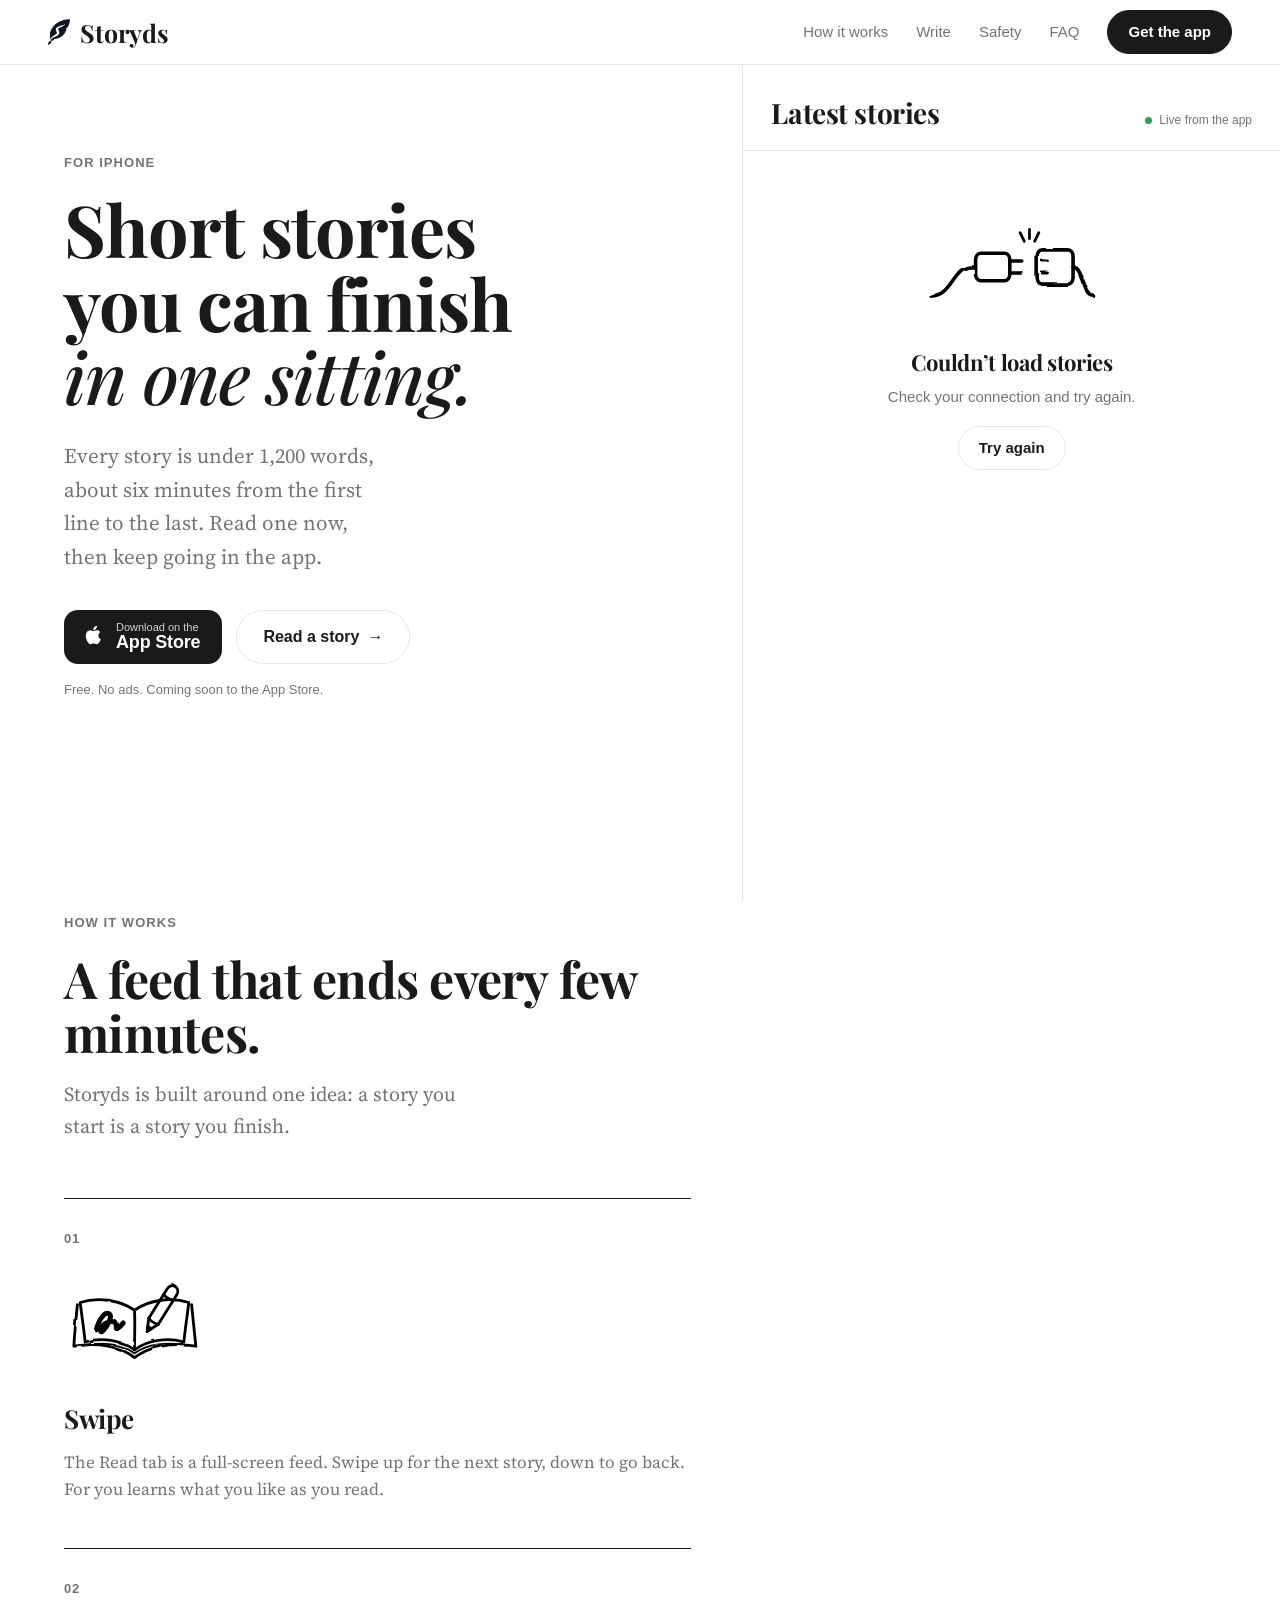
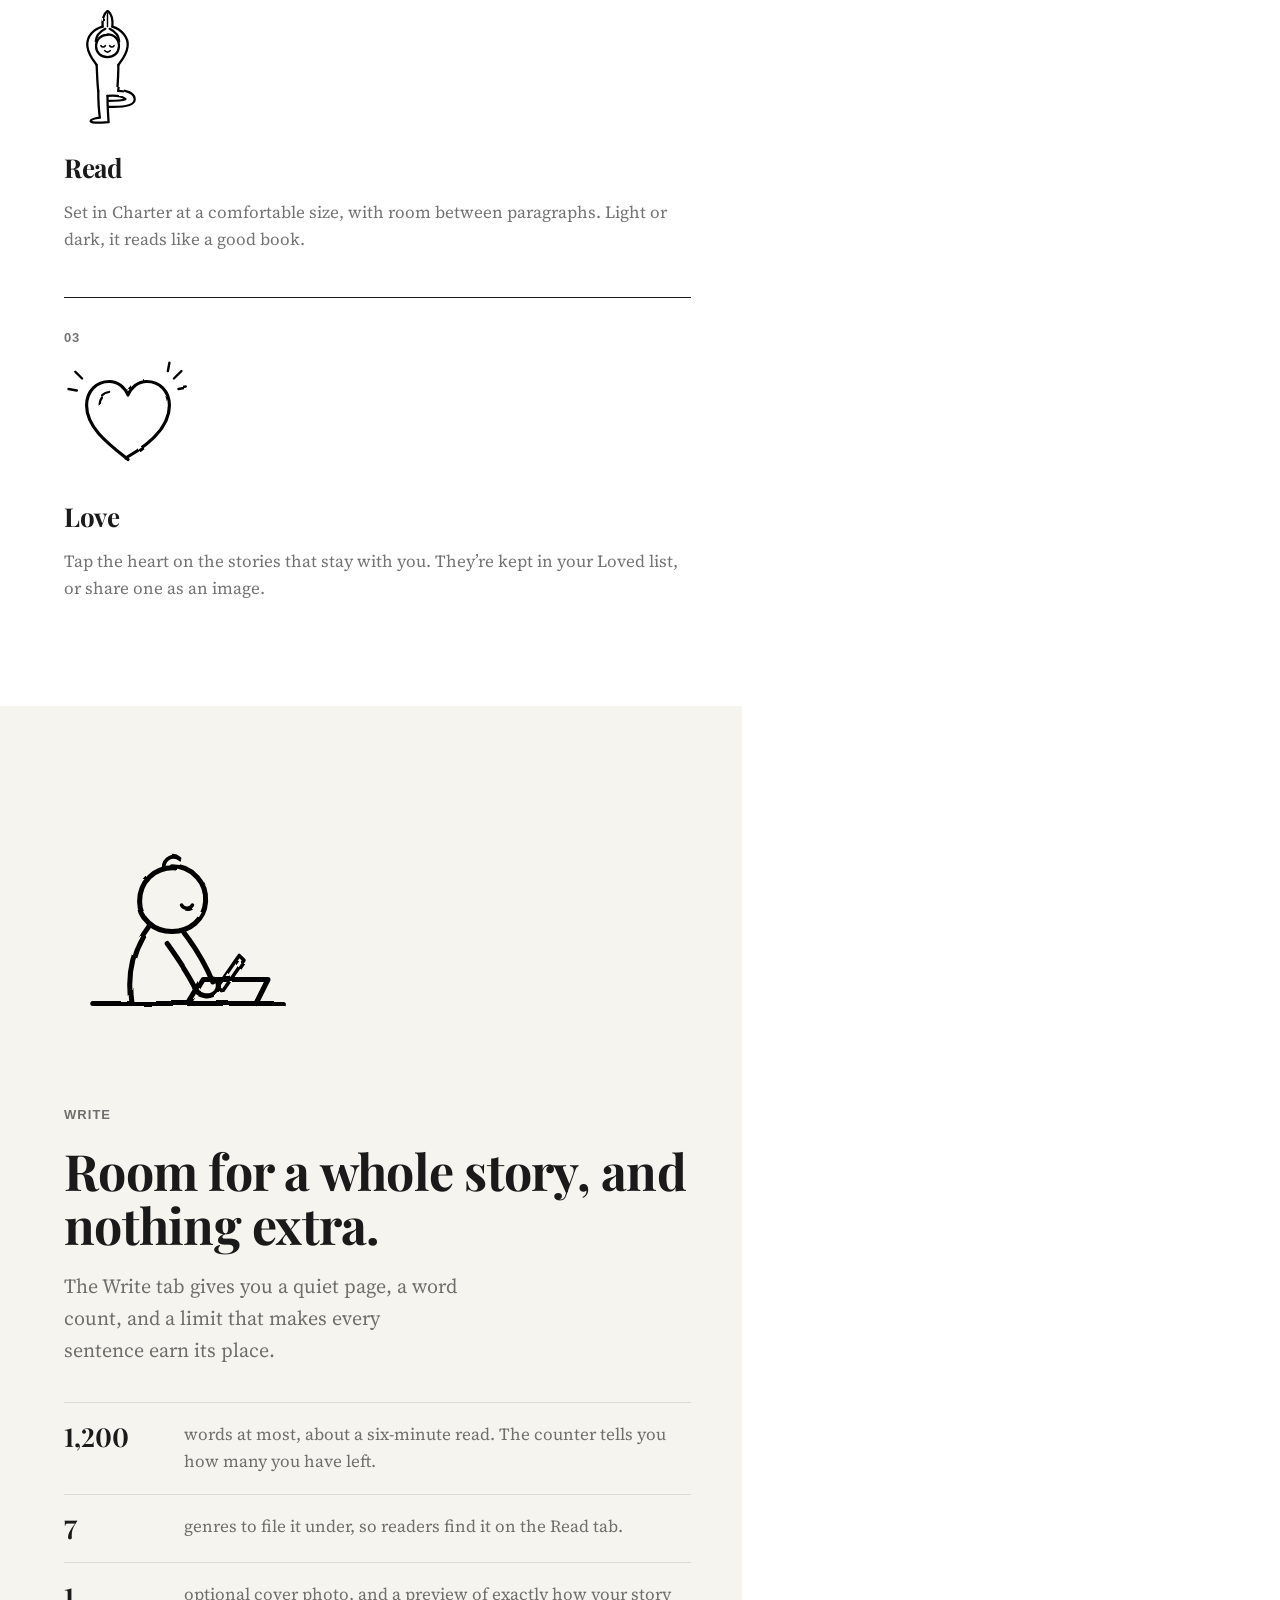
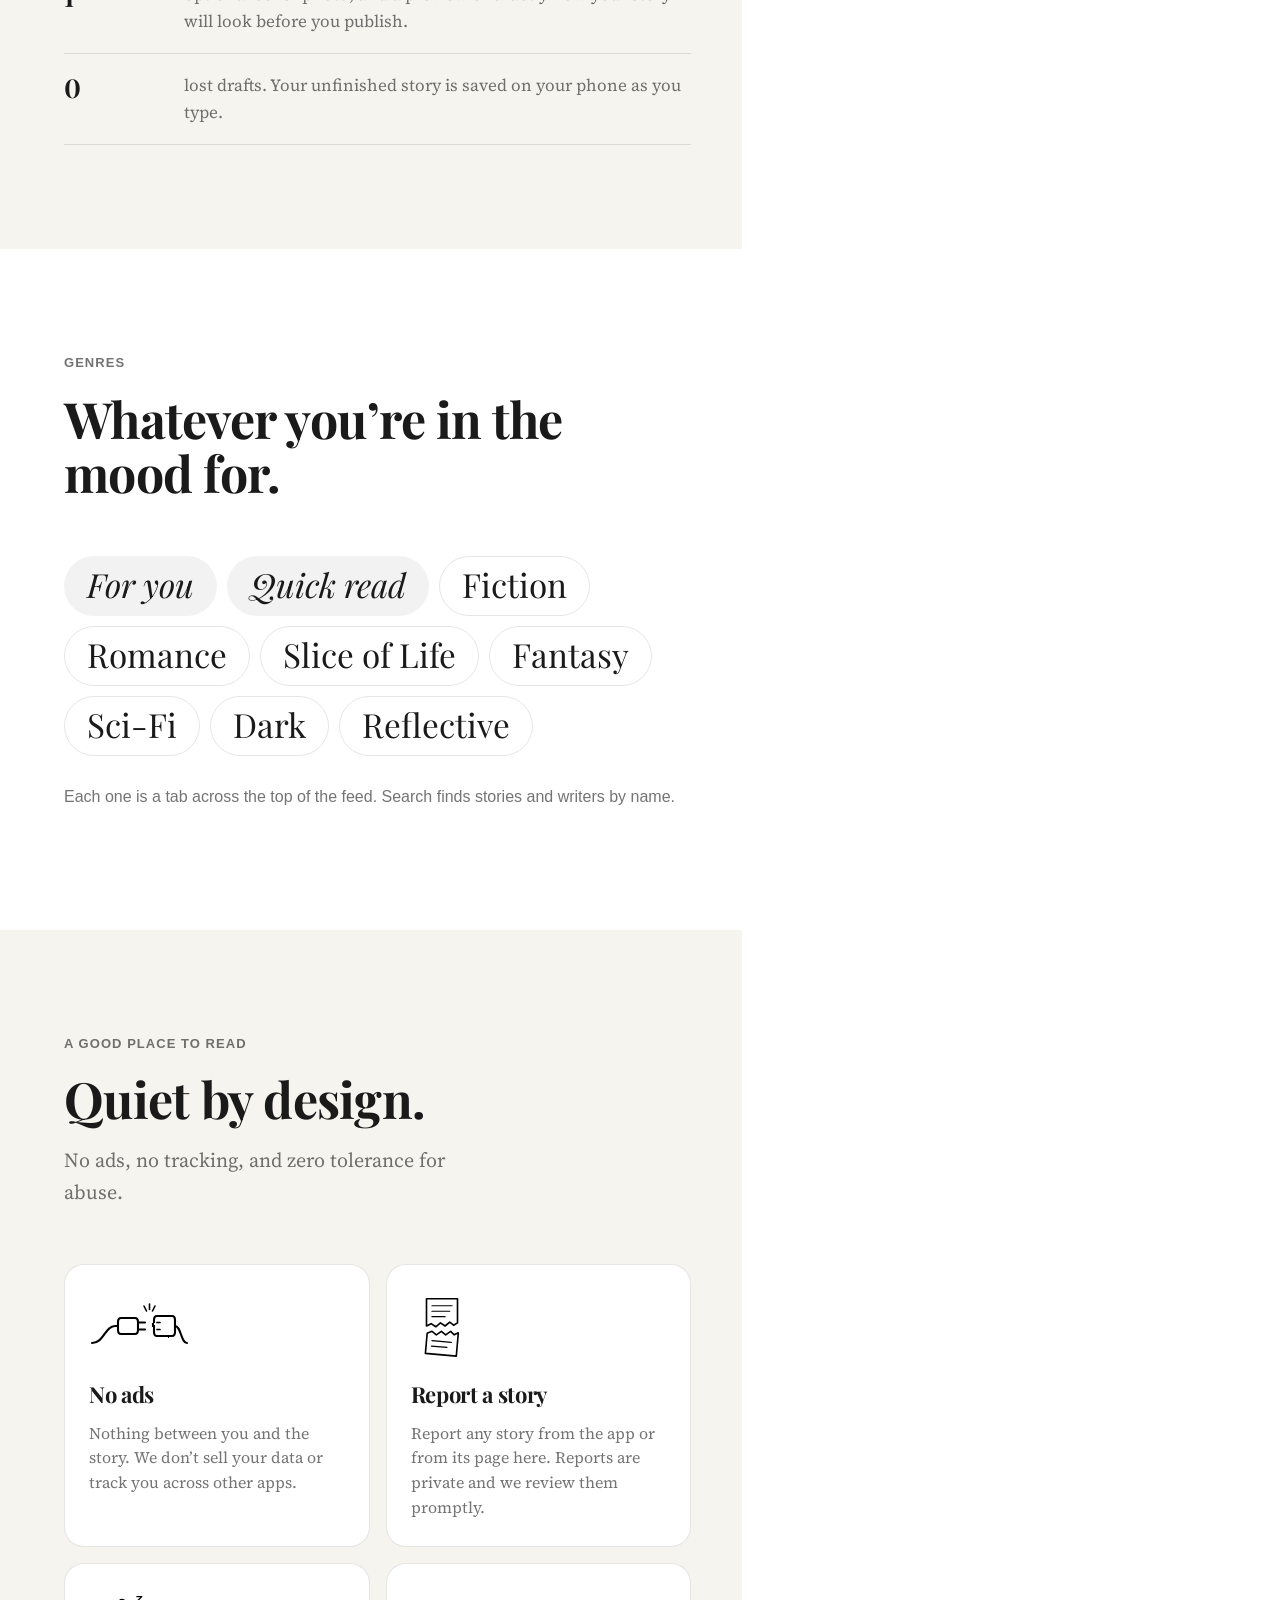
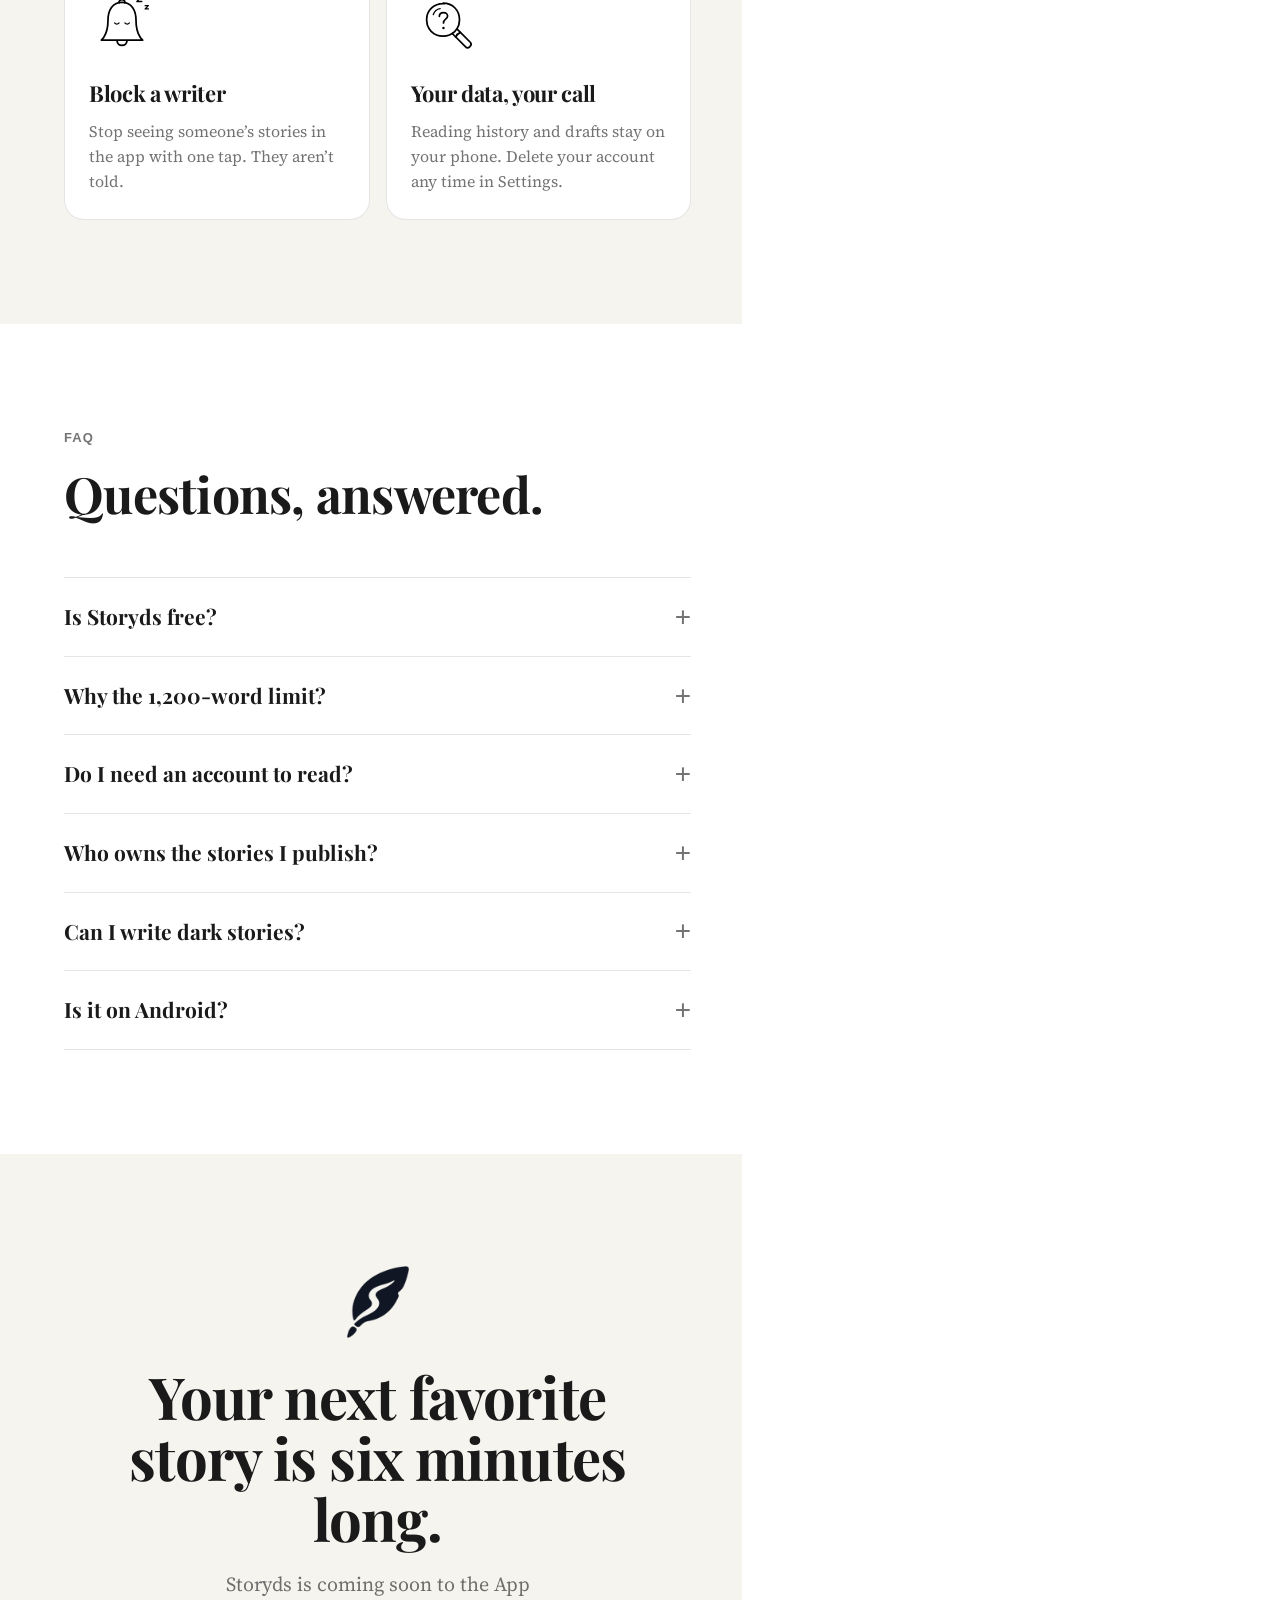
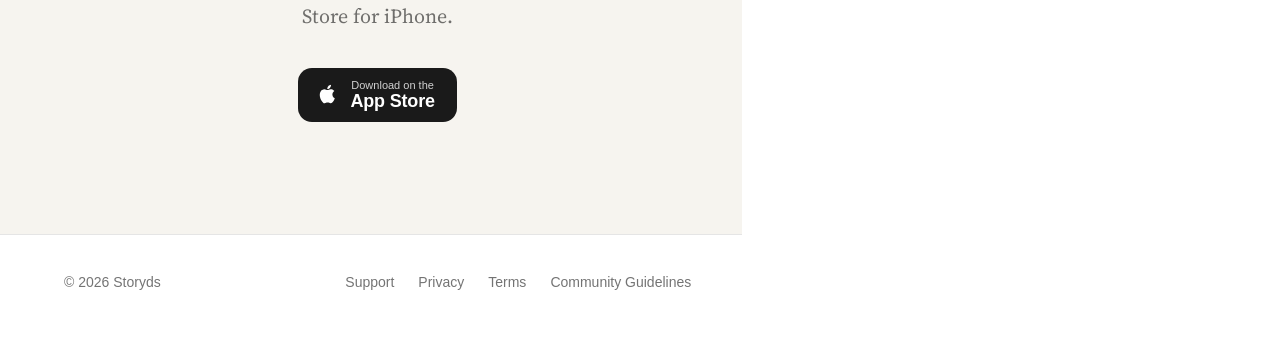
==== index.html @ 60c20053 "Version CSS/JS URLs so a deploy never pairs new HTML with cached styles Co-Authored-By: Claude Opus " ====
<!doctype html>
<html lang="en">
<head>
  <meta charset="utf-8">
  <meta name="viewport" content="width=device-width, initial-scale=1">
  <title>Storyds — Short stories you can finish in one sitting</title>
  <meta name="description" content="Storyds is an iPhone app for reading and writing short stories. Read the latest stories right here, every one under 1,200 words.">
  <meta name="theme-color" content="#ffffff" media="(prefers-color-scheme: light)">
  <meta name="theme-color" content="#171719" media="(prefers-color-scheme: dark)">
  <meta property="og:title" content="Storyds">
  <meta property="og:description" content="Short stories you can finish in one sitting.">
  <meta property="og:image" content="assets/wordmark-square.png">
  <meta property="og:type" content="website">
  <link rel="icon" type="image/png" href="assets/favicon.png">
  <link rel="apple-touch-icon" href="assets/apple-touch-icon.png">
  <link rel="preconnect" href="https://fonts.googleapis.com">
  <link rel="preconnect" href="https://fonts.gstatic.com" crossorigin>
  <link rel="preconnect" href="https://sdwhmsjtntwxvchxbtth.supabase.co" crossorigin>
  <link href="https://fonts.googleapis.com/css2?family=Playfair+Display:ital,wght@0,500;0,700;1,400;1,500&family=Source+Serif+4:opsz,wght@8..60,400;8..60,600&display=swap" rel="stylesheet">
  <link rel="stylesheet" href="styles.css?v=3">
</head>
<body class="home">
  <header class="site-header">
    <div class="wrap">
      <a class="brand" href="./" aria-label="Storyds home">
        <img src="assets/mark.png" alt="" width="22" height="26">
        <span>Storyds</span>
      </a>
      <nav class="nav" aria-label="Main">
        <a href="#how">How it works</a>
        <a href="#write">Write</a>
        <a href="#safety">Safety</a>
        <a href="#faq">FAQ</a>
        <a class="btn" href="#download">Get the app</a>
      </nav>
    </div>
  </header>

  <div class="layout">
    <!-- Left: about Storyds -->
    <main class="pitch">
      <section class="hero">
        <p class="eyebrow">For iPhone</p>
        <h1>Short stories you can finish <em>in one sitting.</em></h1>
        <p class="lede">Every story is under 1,200 words, about six minutes from the first line to the last. Read one now, then keep going in the app.</p>
        <div class="hero-actions">
          <a class="app-store" href="#download" aria-label="Download on the App Store">
            <svg viewBox="0 0 24 24" aria-hidden="true"><path d="M16.37 12.6c-.02-2.33 1.9-3.45 1.99-3.5-1.09-1.59-2.78-1.8-3.38-1.83-1.44-.15-2.81.85-3.54.85-.73 0-1.86-.83-3.06-.81-1.57.02-3.02.92-3.83 2.33-1.63 2.83-.42 7.02 1.17 9.31.78 1.12 1.7 2.38 2.91 2.34 1.17-.05 1.61-.76 3.02-.76 1.41 0 1.81.76 3.05.73 1.26-.02 2.06-1.14 2.83-2.27.89-1.3 1.26-2.56 1.28-2.62-.03-.01-2.45-.94-2.44-3.77zM14.05 5.76c.64-.78 1.08-1.86.96-2.94-.93.04-2.05.62-2.71 1.39-.6.69-1.12 1.79-.98 2.85 1.04.08 2.09-.53 2.73-1.3z"/></svg>
            <span><small>Download on the</small><strong>App Store</strong></span>
          </a>
          <a class="btn ghost lg read-now" href="#stories">Read a story <span class="arrow" aria-hidden="true">→</span></a>
        </div>
        <p class="hero-note">Free. No ads. Coming soon to the App Store.</p>
      </section>

      <section id="how">
        <div class="section-head reveal">
          <p class="eyebrow">How it works</p>
          <h2>A feed that ends every few minutes.</h2>
          <p>Storyds is built around one idea: a story you start is a story you finish.</p>
        </div>
        <div class="steps">
          <div class="step reveal">
            <span class="num">01</span>
            <img class="doodle" src="assets/illustrations/book-r.svg" alt="" width="141" height="120">
            <h3>Swipe</h3>
            <p>The Read tab is a full-screen feed. Swipe up for the next story, down to go back. For you learns what you like as you read.</p>
          </div>
          <div class="step reveal">
            <span class="num">02</span>
            <img class="doodle" src="assets/illustrations/yoga-r.svg" alt="" width="87" height="120">
            <h3>Read</h3>
            <p>Set in Charter at a comfortable size, with room between paragraphs. Light or dark, it reads like a good book.</p>
          </div>
          <div class="step reveal">
            <span class="num">03</span>
            <img class="doodle" src="assets/illustrations/LovedHeart.svg" alt="" width="128" height="120">
            <h3>Love</h3>
            <p>Tap the heart on the stories that stay with you. They’re kept in your Loved list, or share one as an image.</p>
          </div>
        </div>
      </section>

      <section id="write" class="tint">
        <div class="split">
          <div class="reveal">
            <div class="section-head">
              <p class="eyebrow">Write</p>
              <h2>Room for a whole story, and nothing extra.</h2>
              <p>The Write tab gives you a quiet page, a word count, and a limit that makes every sentence earn its place.</p>
            </div>
            <ul class="facts">
              <li><b>1,200</b><span>words at most, about a six-minute read. The counter tells you how many you have left.</span></li>
              <li><b>7</b><span>genres to file it under, so readers find it on the Read tab.</span></li>
              <li><b>1</b><span>optional cover photo, and a preview of exactly how your story will look before you publish.</span></li>
              <li><b>0</b><span>lost drafts. Your unfinished story is saved on your phone as you type.</span></li>
            </ul>
          </div>
          <div class="art reveal">
            <img class="doodle" src="assets/illustrations/WritingDesk.svg" alt="A person writing at a desk" width="300" height="255">
          </div>
        </div>
      </section>

      <section id="genres">
        <div class="section-head reveal">
          <p class="eyebrow">Genres</p>
          <h2>Whatever you’re in the mood for.</h2>
        </div>
        <div class="genres reveal">
          <span class="genre alt">For you</span>
          <span class="genre alt">Quick read</span>
          <span class="genre">Fiction</span>
          <span class="genre">Romance</span>
          <span class="genre">Slice of Life</span>
          <span class="genre">Fantasy</span>
          <span class="genre">Sci-Fi</span>
          <span class="genre">Dark</span>
          <span class="genre">Reflective</span>
        </div>
        <p class="genre-note reveal">Each one is a tab across the top of the feed. Search finds stories and writers by name.</p>
      </section>

      <section id="safety" class="tint">
        <div class="section-head reveal">
          <p class="eyebrow">A good place to read</p>
          <h2>Quiet by design.</h2>
          <p>No ads, no tracking, and zero tolerance for abuse.</p>
        </div>
        <div class="promises">
          <div class="promise reveal">
            <img class="doodle" src="assets/illustrations/Unplugged.svg" alt="" width="90" height="76">
            <h3>No ads</h3>
            <p>Nothing between you and the story. We don’t sell your data or track you across other apps.</p>
          </div>
          <div class="promise reveal">
            <img class="doodle" src="assets/illustrations/TornPage.svg" alt="" width="90" height="76">
            <h3>Report a story</h3>
            <p>Report any story from the app or from its page here. Reports are private and we review them promptly.</p>
          </div>
          <div class="promise reveal">
            <img class="doodle" src="assets/illustrations/QuietBell.svg" alt="" width="90" height="76">
            <h3>Block a writer</h3>
            <p>Stop seeing someone’s stories in the app with one tap. They aren’t told.</p>
          </div>
          <div class="promise reveal">
            <img class="doodle" src="assets/illustrations/NoResults.svg" alt="" width="90" height="76">
            <h3>Your data, your call</h3>
            <p>Reading history and drafts stay on your phone. Delete your account any time in Settings.</p>
          </div>
        </div>
      </section>

      <section id="faq">
        <div class="section-head reveal">
          <p class="eyebrow">FAQ</p>
          <h2>Questions, answered.</h2>
        </div>
        <div class="faq reveal">
          <details>
            <summary>Is Storyds free?</summary>
            <p>Yes. Reading and writing are free, and there are no ads.</p>
          </details>
          <details>
            <summary>Why the 1,200-word limit?</summary>
            <p>So every story fits in one sitting: a coffee, a commute, the minutes before sleep. It’s about a six-minute read, which is long enough for a twist and short enough to finish.</p>
          </details>
          <details>
            <summary>Do I need an account to read?</summary>
            <p>No. Read here, or open the app and start swiping. You’ll need an account to publish, love stories and keep them on your profile.</p>
          </details>
          <details>
            <summary>Who owns the stories I publish?</summary>
            <p>You do. See the <a href="terms.html">Terms of Service</a> for what publishing lets Storyds do with your story.</p>
          </details>
          <details>
            <summary>Can I write dark stories?</summary>
            <p>Yes, there’s a whole Dark genre. Fiction can go to hard places; what isn’t allowed is content made only to shock or hurt. The <a href="guidelines.html">Community Guidelines</a> explain where the line is.</p>
          </details>
          <details>
            <summary>Is it on Android?</summary>
            <p>Not yet. Storyds is iPhone-only for now.</p>
          </details>
        </div>
      </section>

      <section id="download" class="cta tint">
        <img src="assets/mark.png" alt="" width="62" height="72">
        <h2>Your next favorite story is six minutes long.</h2>
        <p>Storyds is coming soon to the App Store for iPhone.</p>
        <a class="app-store" href="#download" aria-label="Download on the App Store">
          <svg viewBox="0 0 24 24" aria-hidden="true"><path d="M16.37 12.6c-.02-2.33 1.9-3.45 1.99-3.5-1.09-1.59-2.78-1.8-3.38-1.83-1.44-.15-2.81.85-3.54.85-.73 0-1.86-.83-3.06-.81-1.57.02-3.02.92-3.83 2.33-1.63 2.83-.42 7.02 1.17 9.31.78 1.12 1.7 2.38 2.91 2.34 1.17-.05 1.61-.76 3.02-.76 1.41 0 1.81.76 3.05.73 1.26-.02 2.06-1.14 2.83-2.27.89-1.3 1.26-2.56 1.28-2.62-.03-.01-2.45-.94-2.44-3.77zM14.05 5.76c.64-.78 1.08-1.86.96-2.94-.93.04-2.05.62-2.71 1.39-.6.69-1.12 1.79-.98 2.85 1.04.08 2.09-.53 2.73-1.3z"/></svg>
          <span><small>Download on the</small><strong>App Store</strong></span>
        </a>
      </section>

      <footer class="site-footer">
        <span>© 2026 Storyds</span>
        <nav aria-label="Footer">
          <a href="support.html">Support</a>
          <a href="privacy.html">Privacy</a>
          <a href="terms.html">Terms</a>
          <a href="guidelines.html">Community Guidelines</a>
        </nav>
      </footer>
    </main>

    <!-- Right: live stories from the app -->
    <aside id="stories" class="library" aria-label="Latest stories">
      <div class="library-list">
        <div class="library-head">
          <div class="library-title">
            <h2>Latest stories</h2>
            <span class="live"><i></i>Live from the app</span>
          </div>
          <div class="chips" role="group" aria-label="Filter by genre"></div>
        </div>
        <div class="cards" aria-live="polite"></div>
      </div>

      <article class="reader" hidden>
        <div class="reader-bar">
          <button class="back" type="button"><span aria-hidden="true">←</span> All stories</button>
        </div>
        <div class="reader-body"></div>
      </article>
    </aside>
  </div>

  <script src="main.js?v=3"></script>
</body>
</html>
---- styles.css ----
/* Storyds website
   Same type system as the app's ReadingStyle: Charter serif body (~1.6 line height),
   a serif display face for titles, sans for UI. Monochrome ink on paper, light and dark. */

:root {
  --paper: #ffffff;
  --paper-2: #f6f4ef;
  --ink: #1a1a1a;
  --body: #242424;
  --muted: rgba(0, 0, 0, 0.55);
  --rule: rgba(0, 0, 0, 0.1);
  --chip: rgba(0, 0, 0, 0.05);
  --skeleton: rgba(0, 0, 0, 0.06);
  --live: #2f9e5b;
  --doodle-filter: none;

  --serif: Charter, "Bitstream Charter", "Source Serif 4", Georgia, serif;
  --display: "Playfair Display", Charter, Georgia, serif;
  --sans: -apple-system, BlinkMacSystemFont, "Inter", "Segoe UI", Roboto, sans-serif;

  --wrap: 1120px;
  --gutter: 24px;
  --header-h: 64px;
}

@media (prefers-color-scheme: dark) {
  :root:not([data-theme="light"]) {
    --paper: #171719;
    --paper-2: #1f1f22;
    --ink: rgba(255, 255, 255, 0.92);
    --body: rgba(255, 255, 255, 0.84);
    --muted: rgba(255, 255, 255, 0.55);
    --rule: rgba(255, 255, 255, 0.12);
    --chip: rgba(255, 255, 255, 0.08);
    --skeleton: rgba(255, 255, 255, 0.07);
    --live: #4cc47e;
    --doodle-filter: invert(1) brightness(0.92);
  }
}

:root[data-theme="dark"] {
  --paper: #171719;
  --paper-2: #1f1f22;
  --ink: rgba(255, 255, 255, 0.92);
  --body: rgba(255, 255, 255, 0.84);
  --muted: rgba(255, 255, 255, 0.55);
  --rule: rgba(255, 255, 255, 0.12);
  --chip: rgba(255, 255, 255, 0.08);
  --skeleton: rgba(255, 255, 255, 0.07);
  --live: #4cc47e;
  --doodle-filter: invert(1) brightness(0.92);
}

*, *::before, *::after { box-sizing: border-box; }
[hidden] { display: none !important; }

html { -webkit-text-size-adjust: 100%; scroll-behavior: smooth; scroll-padding-top: var(--header-h); }

body {
  margin: 0;
  background: var(--paper);
  color: var(--body);
  font-family: var(--serif);
  font-size: 19px;
  line-height: 1.6;
  -webkit-font-smoothing: antialiased;
  overflow-x: hidden;
}

img { max-width: 100%; display: block; }
a { color: inherit; }
button { font: inherit; color: inherit; }

.wrap {
  width: 100%;
  max-width: var(--wrap);
  margin: 0 auto;
  padding: 0 var(--gutter);
}

.doodle { filter: var(--doodle-filter); }

/* ---------- Header ---------- */

.site-header {
  position: sticky;
  top: 0;
  z-index: 10;
  background: color-mix(in srgb, var(--paper) 88%, transparent);
  backdrop-filter: saturate(1.4) blur(14px);
  -webkit-backdrop-filter: saturate(1.4) blur(14px);
  border-bottom: 1px solid transparent;
  transition: border-color 0.2s;
}
.site-header.scrolled, .home .site-header { border-bottom-color: var(--rule); }

.site-header .wrap {
  display: flex;
  align-items: center;
  justify-content: space-between;
  height: var(--header-h);
}
.home .site-header .wrap { max-width: none; padding: 0 clamp(24px, 4vw, 48px); }

.brand {
  display: inline-flex;
  align-items: center;
  gap: 10px;
  text-decoration: none;
  color: var(--ink);
}
.brand img { height: 26px; width: auto; filter: var(--doodle-filter); }
.brand span {
  font-family: var(--display);
  font-weight: 700;
  font-size: 25px;
  letter-spacing: -0.01em;
  line-height: 1;
}

.nav {
  display: flex;
  align-items: center;
  gap: 28px;
  font-family: var(--sans);
  font-size: 15px;
}
.nav a { text-decoration: none; color: var(--muted); transition: color 0.15s; }
.nav a:hover { color: var(--ink); }
.nav .btn { color: var(--paper); }

@media (max-width: 720px) {
  .nav a:not(.btn) { display: none; }
}

/* ---------- Buttons ---------- */

.btn {
  display: inline-flex;
  align-items: center;
  justify-content: center;
  gap: 8px;
  height: 44px;
  padding: 0 20px;
  border-radius: 999px;
  background: var(--ink);
  color: var(--paper);
  font-family: var(--sans);
  font-size: 15px;
  font-weight: 600;
  text-decoration: none;
  border: 1px solid var(--ink);
  cursor: pointer;
  transition: transform 0.15s, opacity 0.15s;
}
.btn:hover { opacity: 0.88; }
.btn:active { transform: scale(0.98); }
.btn.ghost { background: transparent; color: var(--ink); border-color: var(--rule); }
.btn.lg { height: 54px; padding: 0 26px; font-size: 16px; }

.app-store {
  display: inline-flex;
  align-items: center;
  gap: 10px;
  height: 54px;
  padding: 0 22px 0 18px;
  border-radius: 14px;
  background: var(--ink);
  color: var(--paper);
  text-decoration: none;
  font-family: var(--sans);
  line-height: 1.1;
}
.app-store svg { width: 24px; height: 24px; fill: currentColor; margin-top: -3px; }
.app-store small { display: block; font-size: 11px; opacity: 0.8; }
.app-store strong { display: block; font-size: 18px; font-weight: 600; letter-spacing: -0.01em; }

/* ---------- Type ---------- */

.eyebrow {
  font-family: var(--sans);
  font-size: 13px;
  font-weight: 600;
  letter-spacing: 0.08em;
  text-transform: uppercase;
  color: var(--muted);
  margin: 0 0 18px;
}

h1, h2, h3 {
  font-family: var(--display);
  color: var(--ink);
  font-weight: 700;
  letter-spacing: -0.015em;
  margin: 0;
  font-variant-numeric: lining-nums;
}

/* ---------- Home layout: about on the left, live stories on the right ---------- */

.layout {
  display: grid;
  grid-template-columns: minmax(0, 1fr) minmax(400px, 42%);
  align-items: start;
}

.pitch { min-width: 0; }
.pitch > section, .pitch > .site-footer { padding-left: clamp(24px, 5vw, 72px); padding-right: clamp(24px, 4vw, 56px); }
.pitch > section > * { max-width: 760px; }

.library {
  position: sticky;
  top: var(--header-h);
  height: calc(100vh - var(--header-h));
  height: calc(100dvh - var(--header-h));
  overflow-y: auto;
  overscroll-behavior: contain;
  border-left: 1px solid var(--rule);
  background: var(--paper);
  scrollbar-width: thin;
}

@media (max-width: 1023px) {
  /* One column: the stories come right after the hero */
  .layout { display: flex; flex-direction: column; }
  .pitch { display: contents; }
  .pitch > * { order: 2; }
  .pitch > .hero { order: 0; }
  .library {
    order: 1;
    width: 100%;
    min-width: 0;
    position: static;
    height: auto;
    overflow: visible;
    border-left: 0;
    border-top: 1px solid var(--rule);
    border-bottom: 1px solid var(--rule);
  }
}

/* ---------- Hero ---------- */

.hero { padding-top: 88px; padding-bottom: 96px; }

.hero h1 {
  font-size: clamp(44px, 5.6vw, 76px);
  line-height: 1.03;
  max-width: 11ch;
}
.hero h1 em { font-style: italic; font-weight: 500; }

.hero .lede {
  font-size: 21px;
  max-width: 32ch;
  margin: 26px 0 36px;
  color: var(--muted);
}

.hero-actions { display: flex; flex-wrap: wrap; align-items: center; gap: 14px; }
.hero-note { font-family: var(--sans); font-size: 13px; color: var(--muted); margin-top: 16px; }

.read-now .arrow { display: inline-block; transition: transform 0.2s; }
.read-now:hover .arrow { transform: translateX(3px); }
@media (max-width: 1023px) { .read-now .arrow { transform: rotate(90deg); } .read-now:hover .arrow { transform: rotate(90deg) translateX(3px); } }

@media (max-width: 720px) {
  .hero { padding-top: 40px; padding-bottom: 56px; }
  .hero .lede { font-size: 19px; }
}

/* ---------- Sections ---------- */

section { padding-top: 104px; padding-bottom: 104px; }
section.tint { background: var(--paper-2); }

.section-head { max-width: 720px; margin-bottom: 56px; }
.section-head h2 { font-size: clamp(34px, 4vw, 50px); line-height: 1.08; }
.section-head p:not(.eyebrow) { color: var(--muted); font-size: 20px; margin: 18px 0 0; max-width: 40ch; }

@media (max-width: 720px) {
  section { padding-top: 80px; padding-bottom: 80px; }
  .section-head { margin-bottom: 44px; }
  .section-head p:not(.eyebrow) { font-size: 18px; }
}

/* Steps */

.steps { display: grid; grid-template-columns: repeat(3, 1fr); gap: 28px; }
.step { border-top: 1px solid var(--ink); padding-top: 22px; }
.step img { height: 120px; width: auto; margin: 6px 0 20px; }
.step .num { font-family: var(--sans); font-size: 13px; font-weight: 600; color: var(--muted); letter-spacing: 0.06em; }
.step h3 { font-size: 26px; margin: 6px 0 10px; }
.step p { margin: 0; color: var(--muted); font-size: 17px; }

@media (max-width: 1280px) and (min-width: 1024px), (max-width: 720px) {
  .steps { grid-template-columns: 1fr; gap: 44px; }
}

/* Write */

.split {
  display: grid;
  grid-template-columns: 1.3fr 0.7fr;
  gap: 40px;
  align-items: center;
}
.split .art img { width: 100%; max-width: 300px; margin: 0 auto; }
.split .section-head { margin-bottom: 0; }
@media (max-width: 1280px) and (min-width: 1024px), (max-width: 720px) {
  .split { grid-template-columns: 1fr; }
  .split .art { order: -1; }
  .split .art img { width: 240px; margin: 0; }
}

.facts { list-style: none; margin: 36px 0 0; padding: 0; }
.facts li {
  display: grid;
  grid-template-columns: 100px 1fr;
  gap: 20px;
  padding: 18px 0;
  border-top: 1px solid var(--rule);
  font-size: 17px;
}
.facts li:last-child { border-bottom: 1px solid var(--rule); }
.facts b { font-variant-numeric: lining-nums; font-family: var(--display); font-size: 26px; color: var(--ink); line-height: 1.2; font-weight: 700; }
.facts span { color: var(--muted); }
@media (max-width: 480px) { .facts li { grid-template-columns: 1fr; gap: 4px; } }

/* Genres */

.genres { display: flex; flex-wrap: wrap; gap: 10px; }
.genre {
  font-family: var(--display);
  font-size: clamp(22px, 2.6vw, 34px);
  color: var(--ink);
  padding: 8px 22px 10px;
  border: 1px solid var(--rule);
  border-radius: 999px;
  line-height: 1.2;
  transition: background 0.2s, color 0.2s, border-color 0.2s;
  cursor: default;
}
.genre:hover { background: var(--ink); color: var(--paper); border-color: var(--ink); }
.genre.alt { font-style: italic; font-weight: 400; background: var(--chip); border-color: transparent; }
.genre-note { margin-top: 28px; color: var(--muted); font-size: 16px; font-family: var(--sans); }

/* Safety */

.promises { display: grid; grid-template-columns: repeat(2, 1fr); gap: 16px; }
.promise {
  background: var(--paper);
  border: 1px solid var(--rule);
  border-radius: 20px;
  padding: 26px 24px;
}
.promise img { height: 70px; width: auto; margin-bottom: 16px; }
.promise h3 { font-size: 22px; margin-bottom: 8px; }
.promise p { margin: 0; font-size: 16px; color: var(--muted); line-height: 1.55; }
@media (max-width: 560px) { .promises { grid-template-columns: 1fr; } }

/* FAQ */

.faq { max-width: 760px; }
.faq details { border-top: 1px solid var(--rule); }
.faq details:last-child { border-bottom: 1px solid var(--rule); }
.faq summary {
  list-style: none;
  cursor: pointer;
  display: flex;
  justify-content: space-between;
  align-items: center;
  gap: 20px;
  padding: 22px 0;
  font-family: var(--display);
  font-size: 21px;
  color: var(--ink);
  font-weight: 700;
}
.faq summary::-webkit-details-marker { display: none; }
.faq summary::after {
  content: "+";
  font-family: var(--sans);
  font-weight: 300;
  font-size: 28px;
  line-height: 1;
  color: var(--muted);
  transition: transform 0.2s;
}
.faq details[open] summary::after { transform: rotate(45deg); }
.faq details p { margin: -6px 0 22px; color: var(--muted); font-size: 17px; max-width: 60ch; }

/* Final CTA */

.cta { text-align: center; padding-top: 112px; padding-bottom: 112px; }
.pitch > .cta > * { margin-left: auto; margin-right: auto; }
.cta img { height: 72px; width: auto; margin: 0 auto 28px; filter: var(--doodle-filter); }
.cta h2 { font-size: clamp(36px, 4.6vw, 58px); line-height: 1.05; max-width: 14ch; margin: 0 auto; }
.cta p { color: var(--muted); font-size: 20px; margin: 20px auto 36px; max-width: 34ch; }

/* ---------- Footer ---------- */

.site-footer {
  border-top: 1px solid var(--rule);
  padding-top: 36px;
  padding-bottom: 44px;
  font-family: var(--sans);
  font-size: 14px;
  color: var(--muted);
}
.site-footer, .site-footer .wrap {
  display: flex;
  flex-wrap: wrap;
  justify-content: space-between;
  align-items: center;
  gap: 20px;
}
.site-footer:has(.wrap) { display: block; }
.site-footer nav { display: flex; flex-wrap: wrap; gap: 8px 24px; }
.site-footer a { text-decoration: none; }
.site-footer a:hover { color: var(--ink); }

/* ---------- Live stories panel ---------- */

.library-head {
  position: sticky;
  top: 0;
  z-index: 2;
  background: color-mix(in srgb, var(--paper) 92%, transparent);
  backdrop-filter: blur(12px);
  -webkit-backdrop-filter: blur(12px);
  padding: 26px 28px 0;
  border-bottom: 1px solid var(--rule);
}
@media (max-width: 1023px) { .library-head { top: var(--header-h); padding: 26px var(--gutter) 0; } }

.library-title { display: flex; align-items: baseline; justify-content: space-between; gap: 12px; }
.library-title h2 { font-size: 28px; }

.live {
  display: inline-flex;
  align-items: center;
  gap: 7px;
  font-family: var(--sans);
  font-size: 12px;
  color: var(--muted);
  white-space: nowrap;
}
.live i {
  width: 7px;
  height: 7px;
  border-radius: 50%;
  background: var(--live);
  box-shadow: 0 0 0 0 color-mix(in srgb, var(--live) 60%, transparent);
  animation: pulse 2.4s infinite;
}
@keyframes pulse {
  0% { box-shadow: 0 0 0 0 color-mix(in srgb, var(--live) 55%, transparent); }
  70%, 100% { box-shadow: 0 0 0 7px transparent; }
}

.chips {
  display: flex;
  gap: 22px;
  overflow-x: auto;
  scrollbar-width: none;
  -webkit-mask-image: linear-gradient(to right, #000 calc(100% - 40px), transparent);
  mask-image: linear-gradient(to right, #000 calc(100% - 40px), transparent);
  margin: 14px -28px 0;
  padding: 0 28px;
  font-family: var(--sans);
  font-size: 14px;
}
.chips::-webkit-scrollbar { display: none; }
@media (max-width: 1023px) { .chips { margin: 14px calc(var(--gutter) * -1) 0; padding: 0 var(--gutter); } }

.chip {
  flex: none;
  background: none;
  border: 0;
  padding: 6px 0 12px;
  color: var(--muted);
  cursor: pointer;
  position: relative;
  white-space: nowrap;
}
.chip:hover { color: var(--ink); }
.chip[aria-pressed="true"] { color: var(--ink); font-weight: 600; }
.chip[aria-pressed="true"]::after {
  content: "";
  position: absolute;
  left: 0; right: 0; bottom: -1px;
  height: 2px;
  border-radius: 2px;
  background: var(--ink);
}

.cards { padding: 8px 28px 40px; }
@media (max-width: 1023px) { .cards { padding: 8px var(--gutter) 40px; } }

.card {
  display: grid;
  grid-template-columns: minmax(0, 1fr) auto;
  gap: 18px;
  padding: 24px 0;
  border-bottom: 1px solid var(--rule);
  text-decoration: none;
  color: inherit;
}
.card:hover h3 { text-decoration: underline; text-decoration-thickness: 1px; text-underline-offset: 4px; }
.card .thumb {
  width: 96px;
  height: 96px;
  border-radius: 10px;
  object-fit: cover;
  background: var(--skeleton);
}
.card-meta { font-family: var(--sans); font-size: 12px; color: var(--muted); margin-bottom: 6px; }
.card h3 { font-size: 21px; line-height: 1.22; margin-bottom: 8px; overflow-wrap: anywhere; }
.card .excerpt {
  font-size: 15.5px;
  line-height: 1.55;
  color: var(--muted);
  margin: 0 0 12px;
  display: -webkit-box;
  -webkit-line-clamp: 3;
  -webkit-box-orient: vertical;
  overflow: hidden;
}

/* The newest story leads with a full-width cover */
.card.lead { grid-template-columns: 1fr; padding-top: 20px; }
.card.lead .thumb { order: -1; width: 100%; height: auto; aspect-ratio: 16 / 9; border-radius: 14px; }
.card.lead h3 { font-size: 28px; }
.card.lead .excerpt { -webkit-line-clamp: 4; font-size: 16.5px; color: var(--body); }

.byline {
  display: flex;
  align-items: center;
  gap: 8px;
  font-family: var(--sans);
  font-size: 13px;
  color: var(--muted);
  min-width: 0;
}
.byline b { color: var(--ink); font-weight: 600; overflow: hidden; text-overflow: ellipsis; white-space: nowrap; }

.avatar {
  flex: none;
  width: 22px;
  height: 22px;
  border-radius: 50%;
  object-fit: cover;
  background: var(--ink);
  color: var(--paper);
  font-size: 11px;
  font-weight: 600;
  display: inline-grid;
  place-items: center;
  text-transform: uppercase;
}
.avatar.lg { width: 36px; height: 36px; font-size: 15px; }

/* Loading */
.card.skeleton { pointer-events: none; }
.skeleton .bar { height: 12px; border-radius: 6px; background: var(--skeleton); margin-bottom: 10px; }
.skeleton .bar.t { height: 20px; width: 80%; margin-bottom: 14px; }
.skeleton .bar.s { width: 40%; }
.skeleton .thumb { animation: shimmer 1.4s ease-in-out infinite; }
.skeleton .bar { animation: shimmer 1.4s ease-in-out infinite; }
@keyframes shimmer { 50% { opacity: 0.45; } }

/* Empty, error and end-of-list states */
.state {
  text-align: center;
  padding: 48px 12px 24px;
  font-family: var(--sans);
}
.state img { width: auto; height: 120px; margin: 0 auto 18px; }
.state h3 { font-size: 22px; margin-bottom: 6px; }
.state p { margin: 0 auto 18px; color: var(--muted); font-size: 15px; max-width: 30ch; line-height: 1.5; }

/* ---------- Reader (one story, inside the panel) ---------- */

.reader-bar {
  position: sticky;
  top: 0;
  z-index: 2;
  display: flex;
  align-items: center;
  height: 56px;
  padding: 0 20px;
  background: color-mix(in srgb, var(--paper) 92%, transparent);
  backdrop-filter: blur(12px);
  -webkit-backdrop-filter: blur(12px);
  border-bottom: 1px solid var(--rule);
}
@media (max-width: 1023px) { .reader-bar { top: var(--header-h); } }

.back {
  background: none;
  border: 0;
  padding: 8px 10px;
  margin-left: -10px;
  border-radius: 999px;
  font-family: var(--sans);
  font-size: 15px;
  font-weight: 600;
  color: var(--ink);
  cursor: pointer;
}
.back:hover { background: var(--chip); }

.reader-body { padding: 28px 32px 56px; }
@media (max-width: 1023px) { .reader-body { padding: 24px var(--gutter) 56px; max-width: 720px; margin: 0 auto; } }

.reader-body .cover { width: 100%; aspect-ratio: 16 / 9; object-fit: cover; border-radius: 14px; margin-bottom: 26px; background: var(--skeleton); }
.reader-body .card-meta { font-size: 13px; }
.reader-body h1 { font-size: clamp(30px, 3vw, 38px); line-height: 1.14; margin: 4px 0 18px; overflow-wrap: anywhere; }
.reader-body .byline { font-size: 14px; margin-bottom: 32px; }
.reader-body .story p { font-size: 19px; line-height: 1.62; color: var(--body); margin: 0 0 1.35em; overflow-wrap: break-word; }

.the-end {
  display: flex;
  align-items: center;
  gap: 14px;
  margin: 40px 0 28px;
  font-family: var(--sans);
  font-size: 13px;
  color: var(--muted);
}
.the-end::before, .the-end::after { content: ""; flex: 1; height: 1px; background: var(--rule); }

.after-story {
  border: 1px solid var(--rule);
  border-radius: 18px;
  padding: 22px;
  display: flex;
  gap: 18px;
  align-items: center;
  font-family: var(--sans);
}
.after-story img { height: 48px; width: auto; flex: none; filter: var(--doodle-filter); }
.after-story p { margin: 0 0 12px; font-size: 15px; line-height: 1.45; color: var(--body); }
.after-story .btn { height: 38px; font-size: 14px; padding: 0 16px; }

.reader-actions {
  display: flex;
  justify-content: space-between;
  align-items: center;
  gap: 12px;
  margin-top: 22px;
  font-family: var(--sans);
  font-size: 14px;
}
.reader-actions .report { color: var(--muted); text-underline-offset: 3px; }
.reader-actions .report:hover { color: var(--ink); }

/* ---------- Legal / support pages ---------- */

.doc { padding: 72px 0 112px; }
.doc .wrap { max-width: 720px; }
.doc h1 { font-size: clamp(38px, 6vw, 56px); line-height: 1.08; margin-bottom: 12px; }
.doc .updated { font-family: var(--sans); font-size: 14px; color: var(--muted); margin: 0 0 40px; }
.doc .intro { font-size: 21px; color: var(--body); }
.doc h2 { font-size: 26px; margin: 48px 0 12px; }
.doc p { margin: 0 0 1em; }
.doc a { text-underline-offset: 3px; }
.doc .doc-nav {
  display: flex;
  flex-wrap: wrap;
  gap: 8px;
  margin-bottom: 40px;
  font-family: var(--sans);
  font-size: 14px;
}
.doc .doc-nav a {
  text-decoration: none;
  padding: 6px 14px;
  border-radius: 999px;
  border: 1px solid var(--rule);
  color: var(--muted);
}
.doc .doc-nav a[aria-current] { background: var(--ink); border-color: var(--ink); color: var(--paper); }

.contact-card {
  border: 1px solid var(--rule);
  border-radius: 20px;
  padding: 28px;
  margin: 32px 0;
  display: flex;
  gap: 24px;
  align-items: center;
}
.contact-card img { height: 90px; width: auto; flex: none; }
.contact-card p { margin: 0 0 14px; }
@media (max-width: 560px) { .contact-card { flex-direction: column; align-items: flex-start; } }

/* ---------- Motion ---------- */

.reveal { opacity: 0; transform: translateY(18px); transition: opacity 0.7s ease, transform 0.7s ease; }
.reveal.in { opacity: 1; transform: none; }
.fade-in { animation: fadeIn 0.35s ease both; }
@keyframes fadeIn { from { opacity: 0; transform: translateY(6px); } }

@media (prefers-reduced-motion: reduce) {
  html { scroll-behavior: auto; }
  .reveal { opacity: 1; transform: none; transition: none; }
  .fade-in, .live i, .skeleton .bar, .skeleton .thumb { animation: none; }
}
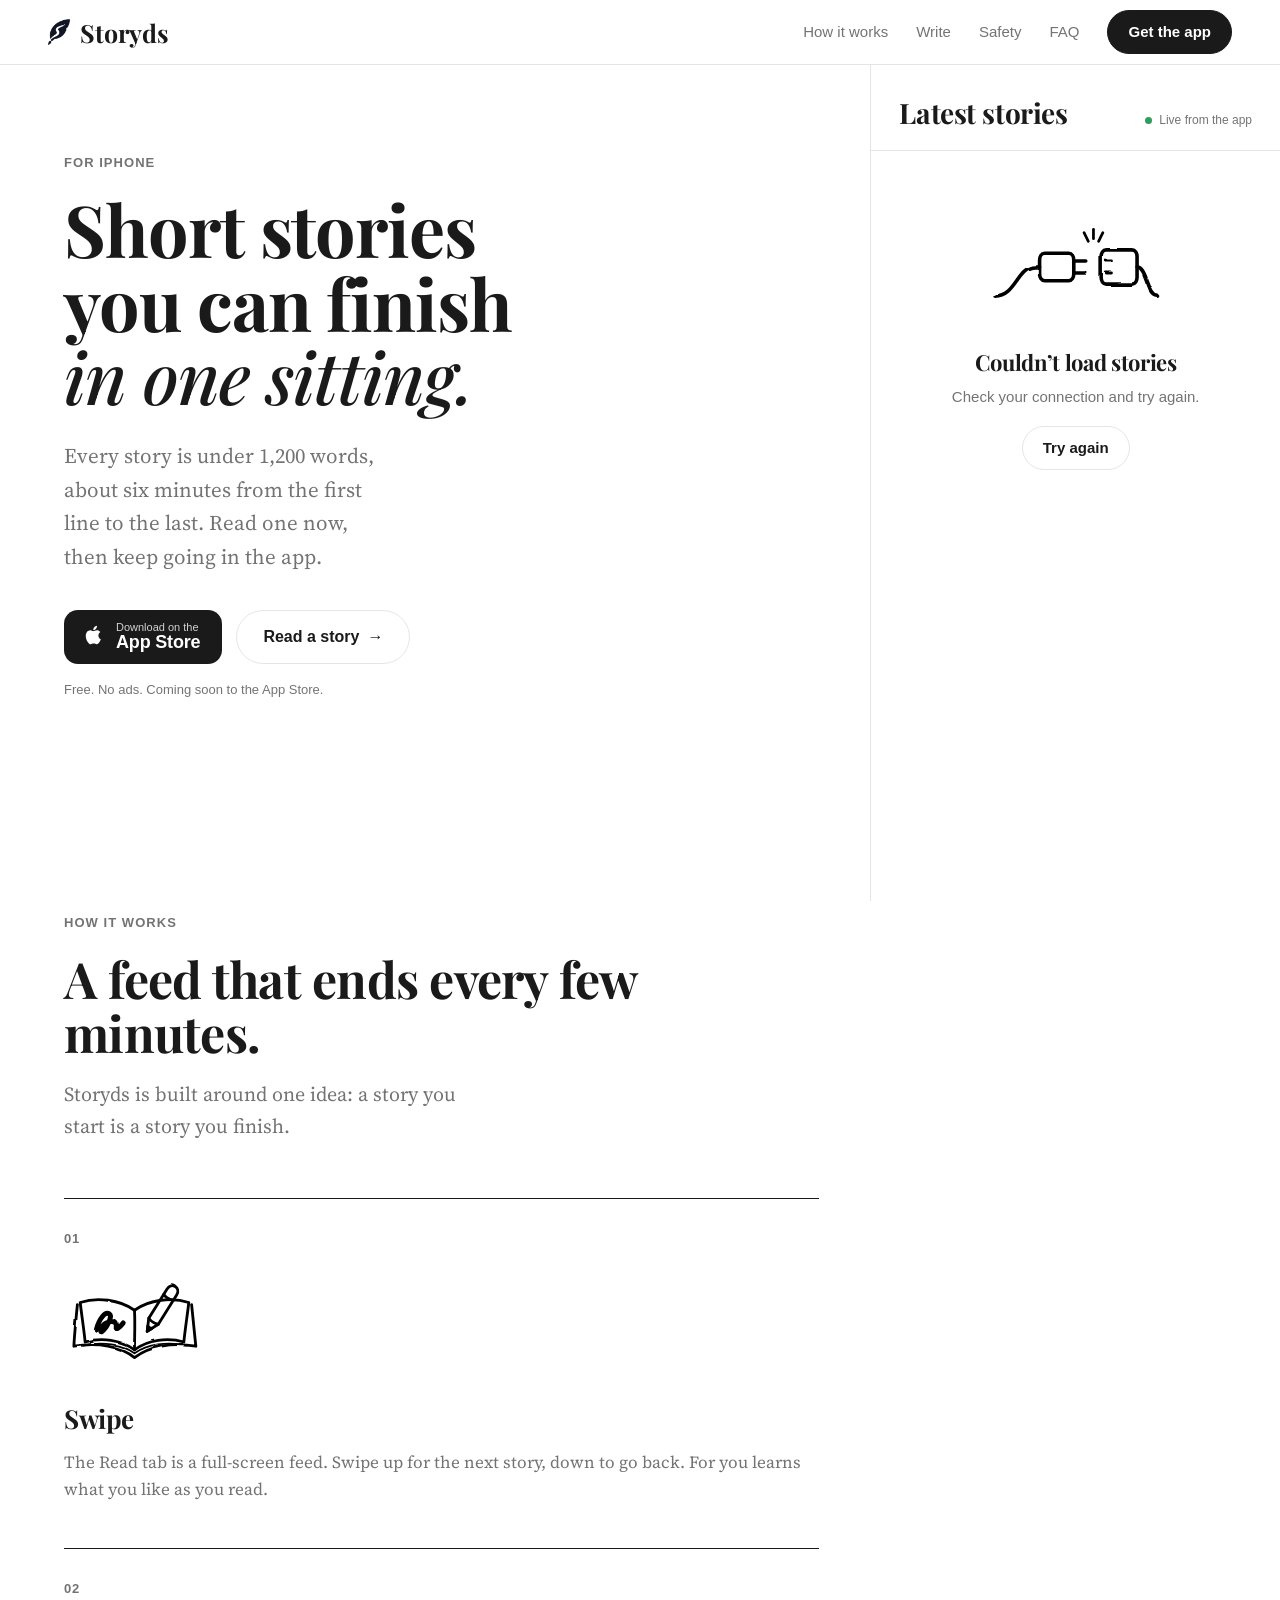
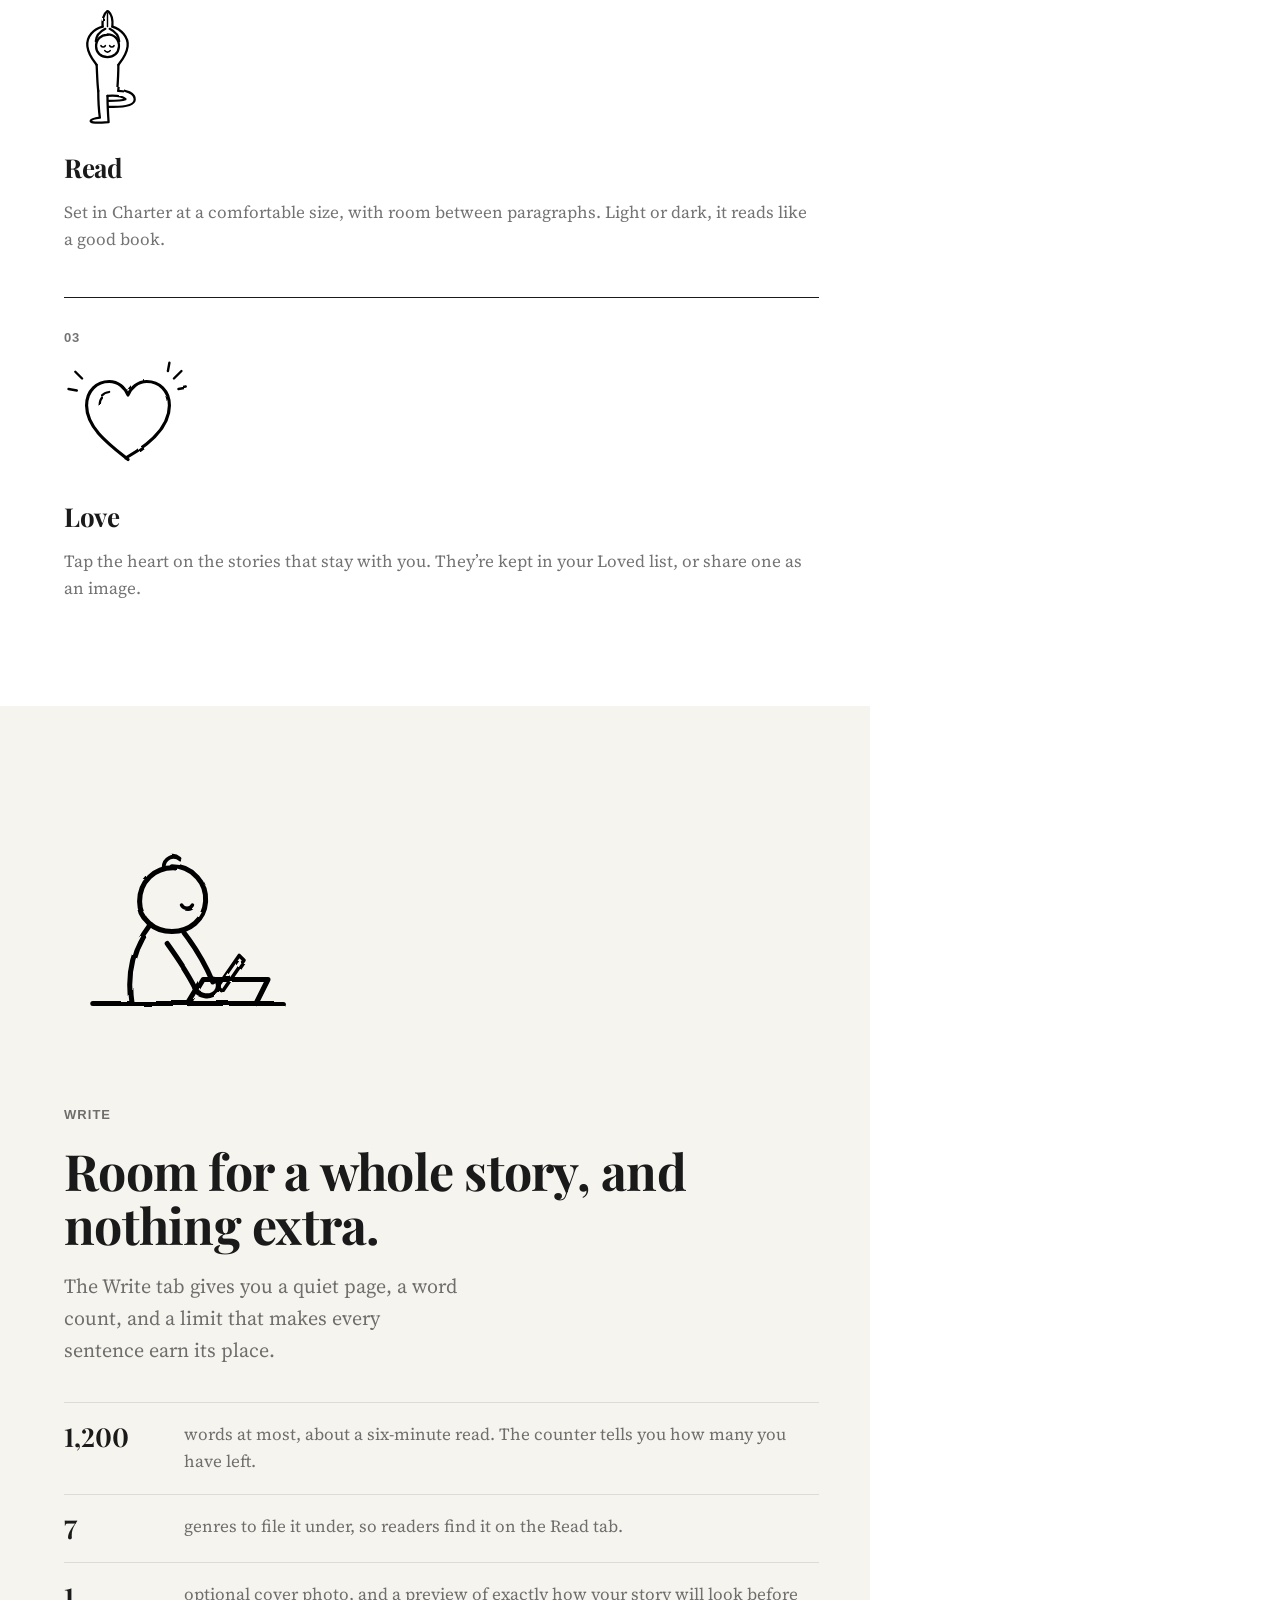
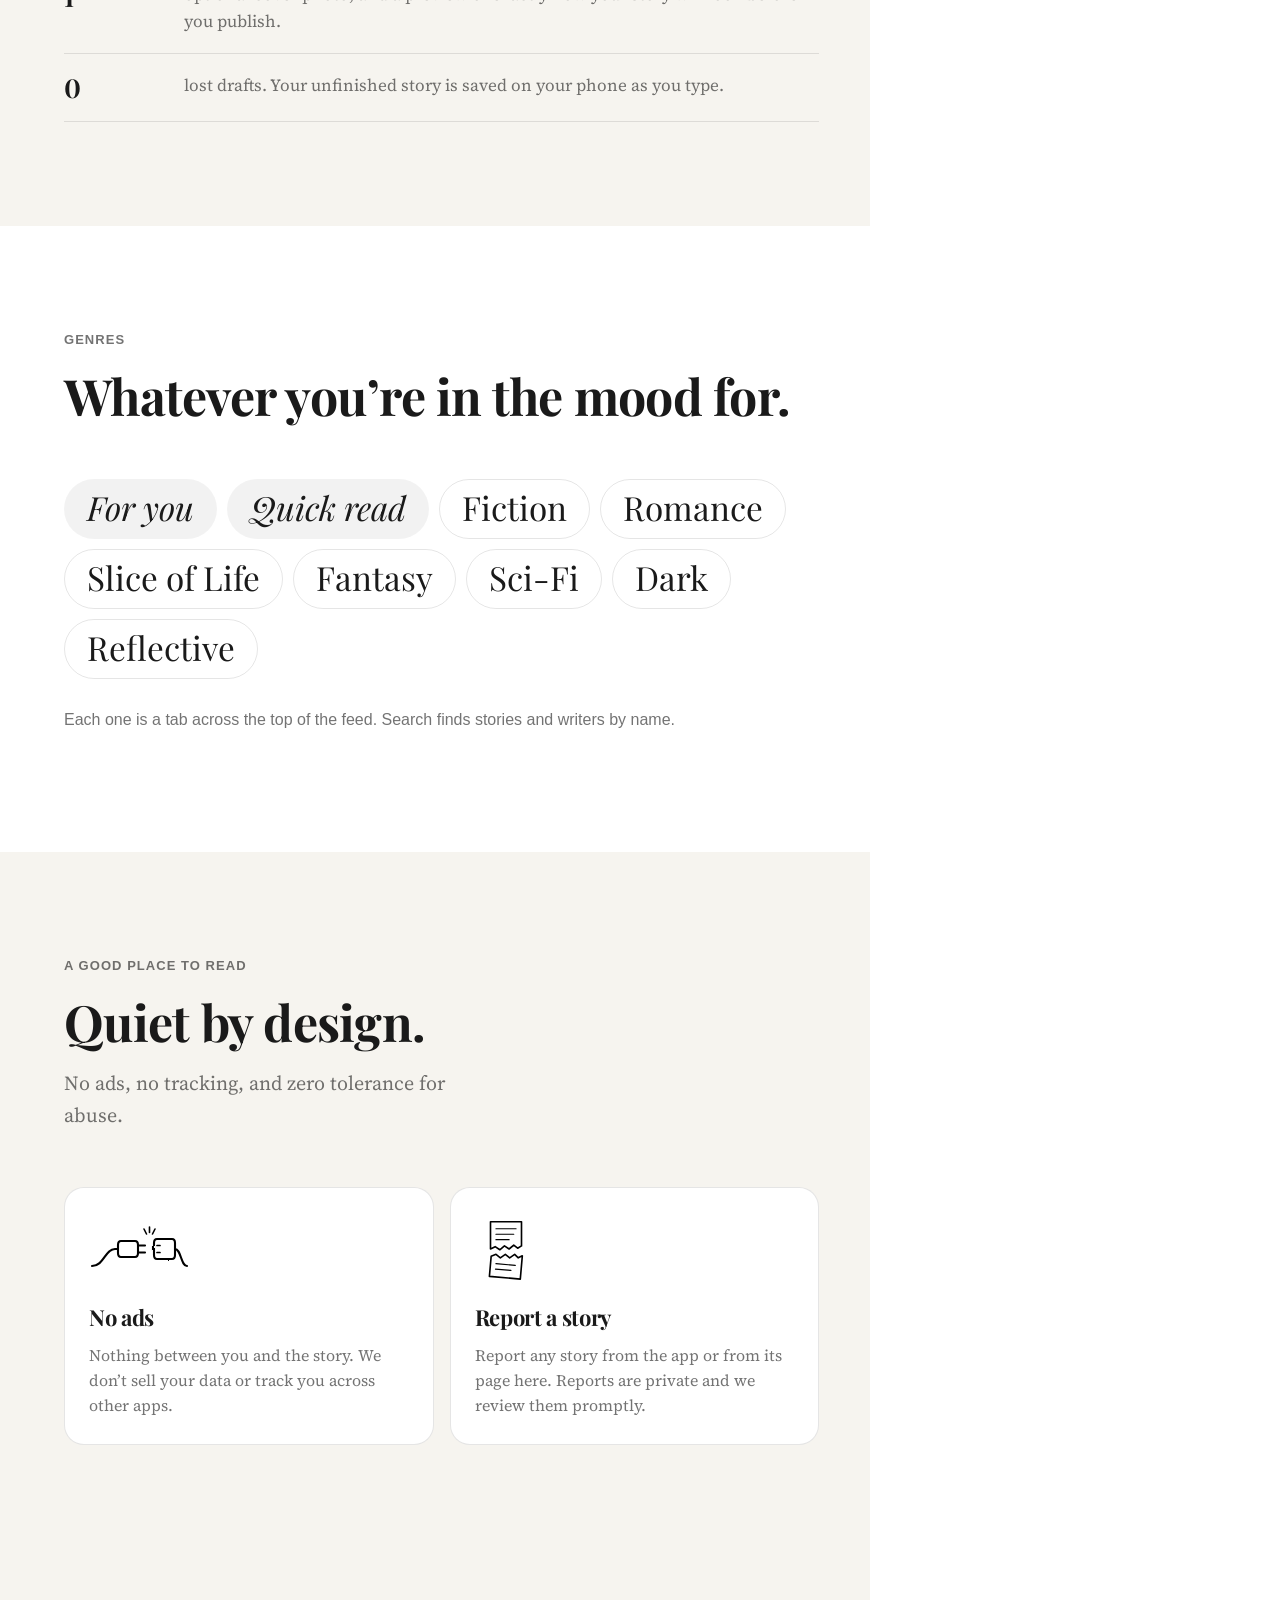
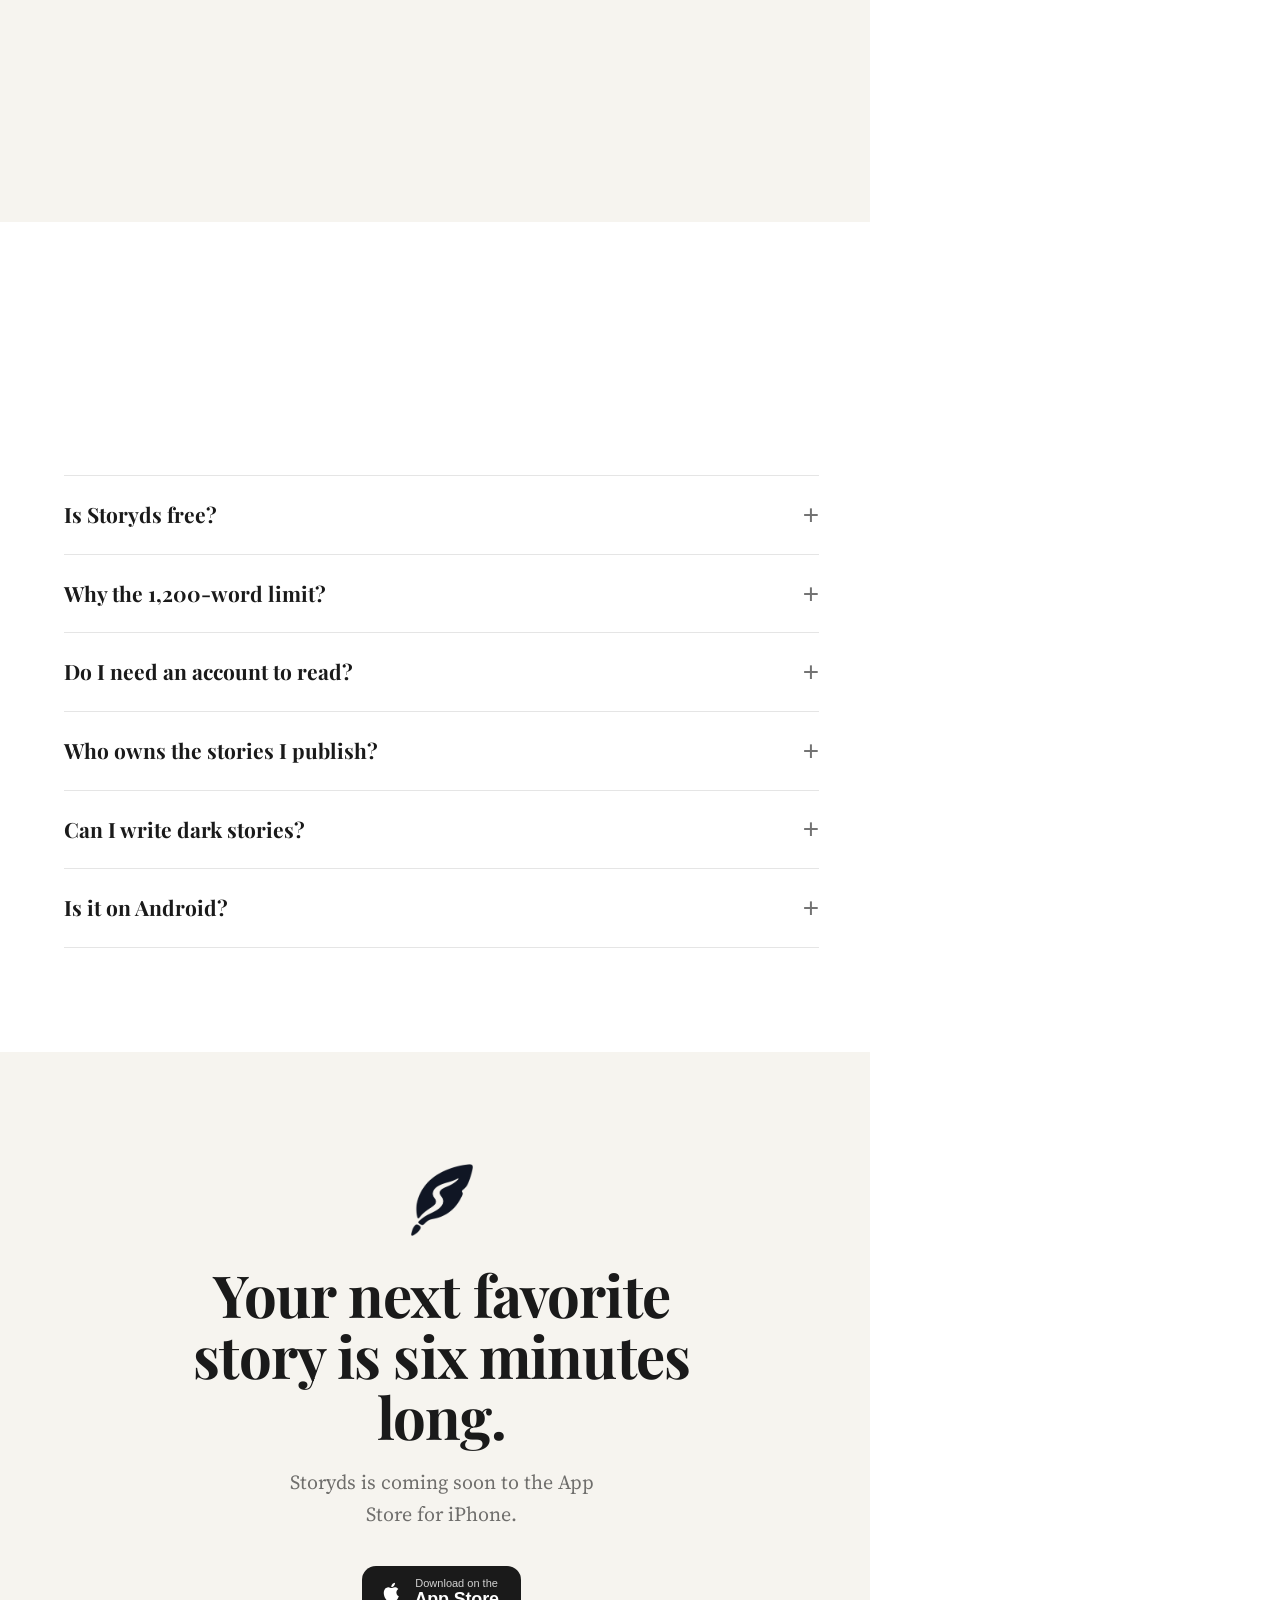
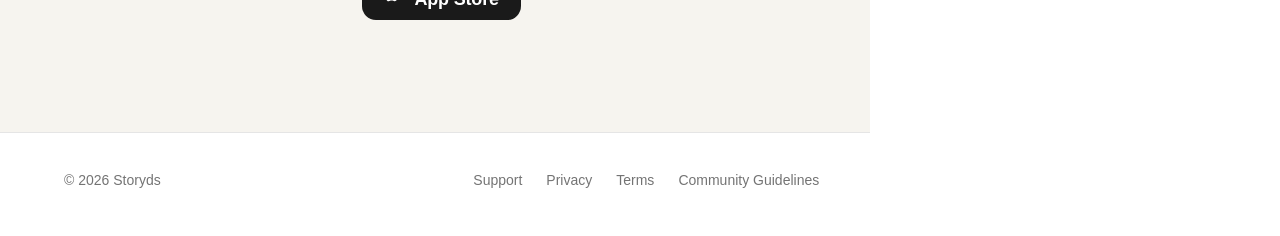
==== commit dc0b9be2: "Narrow the stories panel to 32% of the window (360–460px) Co-Authored-By: Claude Opus 5.5 <noreply@a" ====
--- a/index.html
+++ b/index.html
@@ -17,7 +17,7 @@
   <link rel="preconnect" href="https://fonts.gstatic.com" crossorigin>
   <link rel="preconnect" href="https://sdwhmsjtntwxvchxbtth.supabase.co" crossorigin>
   <link href="https://fonts.googleapis.com/css2?family=Playfair+Display:ital,wght@0,500;0,700;1,400;1,500&family=Source+Serif+4:opsz,wght@8..60,400;8..60,600&display=swap" rel="stylesheet">
-  <link rel="stylesheet" href="styles.css?v=3">
+  <link rel="stylesheet" href="styles.css?v=4">
 </head>
 <body class="home">
   <header class="site-header">
@@ -227,6 +227,6 @@
     </aside>
   </div>
 
-  <script src="main.js?v=3"></script>
+  <script src="main.js?v=4"></script>
 </body>
 </html>
--- a/styles.css
+++ b/styles.css
@@ -200,7 +200,7 @@
 
 .layout {
   display: grid;
-  grid-template-columns: minmax(0, 1fr) minmax(400px, 42%);
+  grid-template-columns: minmax(0, 1fr) clamp(360px, 32vw, 460px);
   align-items: start;
 }
 
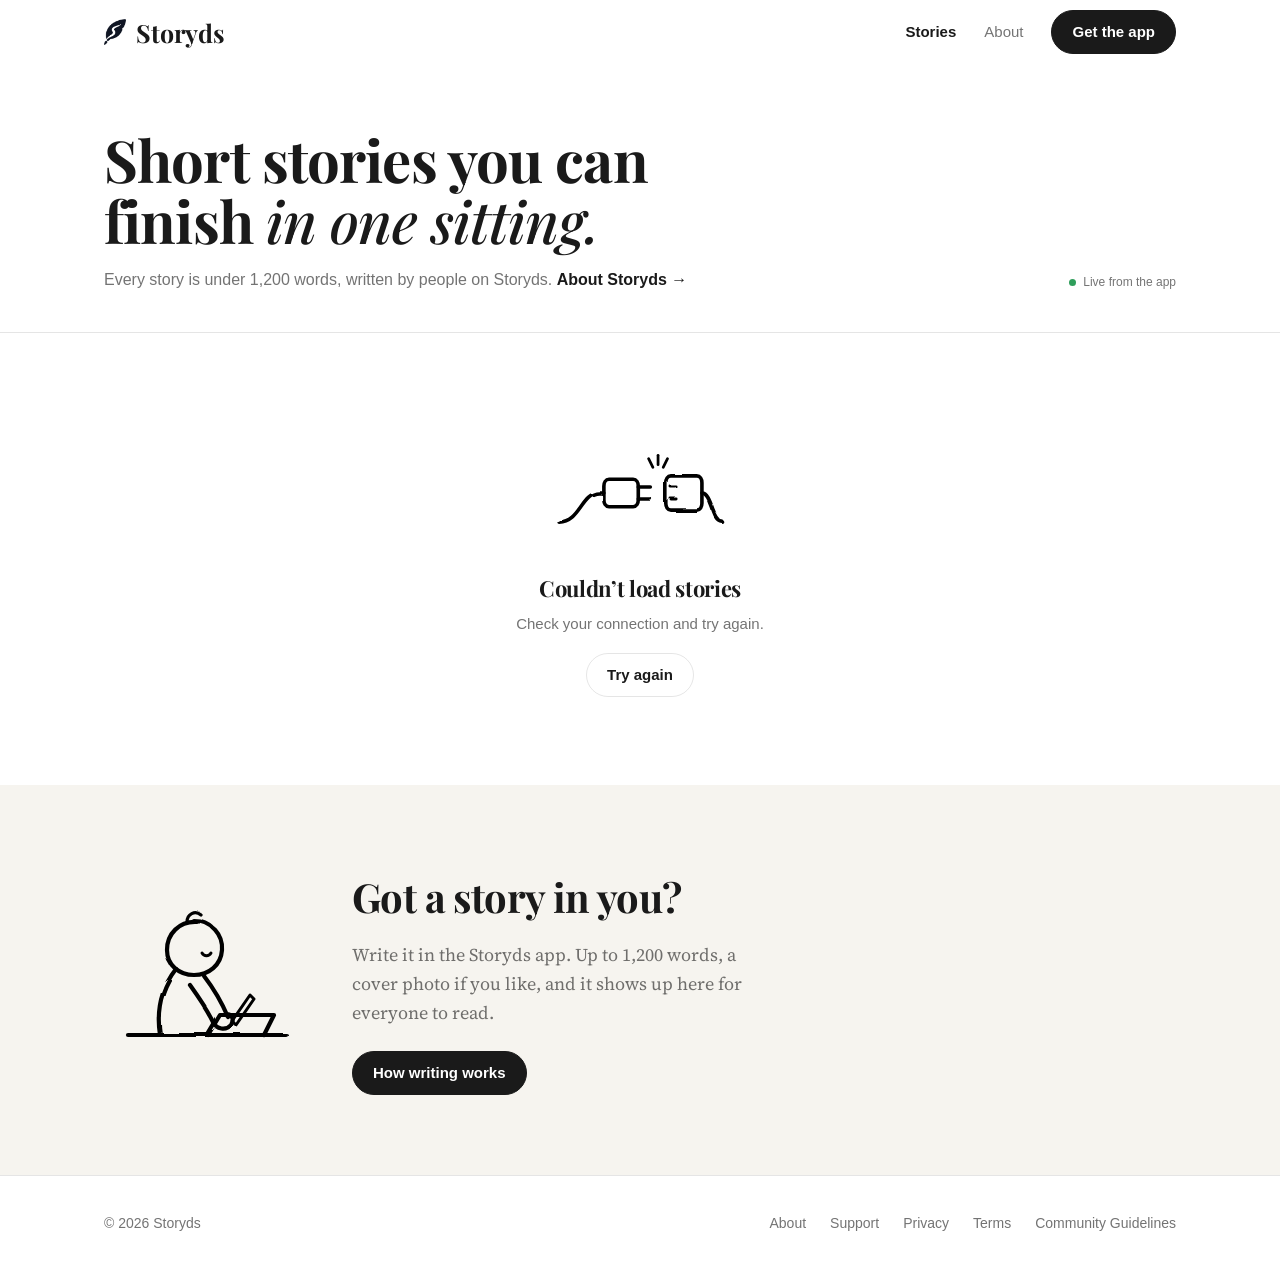
==== commit ec75e88a: "Make stories the home page; move the pitch to about.html - index.html: intro, genre tabs, the newest" ====
--- a/index.html
+++ b/index.html
@@ -4,7 +4,7 @@
   <meta charset="utf-8">
   <meta name="viewport" content="width=device-width, initial-scale=1">
   <title>Storyds — Short stories you can finish in one sitting</title>
-  <meta name="description" content="Storyds is an iPhone app for reading and writing short stories. Read the latest stories right here, every one under 1,200 words.">
+  <meta name="description" content="Read the latest short stories from Storyds. Every story is under 1,200 words, about six minutes from the first line to the last.">
   <meta name="theme-color" content="#ffffff" media="(prefers-color-scheme: light)">
   <meta name="theme-color" content="#171719" media="(prefers-color-scheme: dark)">
   <meta property="og:title" content="Storyds">
@@ -17,9 +17,17 @@
   <link rel="preconnect" href="https://fonts.gstatic.com" crossorigin>
   <link rel="preconnect" href="https://sdwhmsjtntwxvchxbtth.supabase.co" crossorigin>
   <link href="https://fonts.googleapis.com/css2?family=Playfair+Display:ital,wght@0,500;0,700;1,400;1,500&family=Source+Serif+4:opsz,wght@8..60,400;8..60,600&display=swap" rel="stylesheet">
-  <link rel="stylesheet" href="styles.css?v=4">
+  <link rel="stylesheet" href="styles.css?v=5">
+  <script>
+    // Links shared before stories had their own page used #story=<id> on the home page
+    (function () {
+      var m = location.hash.match(/^#story=([0-9a-f-]{36})$/i);
+      if (m) location.replace("story.html?id=" + m[1]);
+    })();
+  </script>
 </head>
-<body class="home">
+<body class="stories-home">
+  <!--HEADER-->
   <header class="site-header">
     <div class="wrap">
       <a class="brand" href="./" aria-label="Storyds home">
@@ -27,206 +35,67 @@
         <span>Storyds</span>
       </a>
       <nav class="nav" aria-label="Main">
-        <a href="#how">How it works</a>
-        <a href="#write">Write</a>
-        <a href="#safety">Safety</a>
-        <a href="#faq">FAQ</a>
-        <a class="btn" href="#download">Get the app</a>
+        <a href="./" aria-current="page">Stories</a>
+        <a href="about.html">About</a>
+        <a class="btn" href="about.html#download">Get the app</a>
       </nav>
     </div>
   </header>
+  <!--/HEADER-->
 
-  <div class="layout">
-    <!-- Left: about Storyds -->
-    <main class="pitch">
-      <section class="hero">
-        <p class="eyebrow">For iPhone</p>
-        <h1>Short stories you can finish <em>in one sitting.</em></h1>
-        <p class="lede">Every story is under 1,200 words, about six minutes from the first line to the last. Read one now, then keep going in the app.</p>
-        <div class="hero-actions">
-          <a class="app-store" href="#download" aria-label="Download on the App Store">
-            <svg viewBox="0 0 24 24" aria-hidden="true"><path d="M16.37 12.6c-.02-2.33 1.9-3.45 1.99-3.5-1.09-1.59-2.78-1.8-3.38-1.83-1.44-.15-2.81.85-3.54.85-.73 0-1.86-.83-3.06-.81-1.57.02-3.02.92-3.83 2.33-1.63 2.83-.42 7.02 1.17 9.31.78 1.12 1.7 2.38 2.91 2.34 1.17-.05 1.61-.76 3.02-.76 1.41 0 1.81.76 3.05.73 1.26-.02 2.06-1.14 2.83-2.27.89-1.3 1.26-2.56 1.28-2.62-.03-.01-2.45-.94-2.44-3.77zM14.05 5.76c.64-.78 1.08-1.86.96-2.94-.93.04-2.05.62-2.71 1.39-.6.69-1.12 1.79-.98 2.85 1.04.08 2.09-.53 2.73-1.3z"/></svg>
-            <span><small>Download on the</small><strong>App Store</strong></span>
-          </a>
-          <a class="btn ghost lg read-now" href="#stories">Read a story <span class="arrow" aria-hidden="true">→</span></a>
+  <main>
+    <section class="intro">
+      <div class="wrap">
+        <div class="intro-text">
+          <h1>Short stories you can finish <em>in one sitting.</em></h1>
+          <p>Every story is under 1,200 words, written by people on Storyds. <a href="about.html">About Storyds →</a></p>
         </div>
-        <p class="hero-note">Free. No ads. Coming soon to the App Store.</p>
-      </section>
+        <span class="live"><i></i>Live from the app</span>
+      </div>
+    </section>
 
-      <section id="how">
-        <div class="section-head reveal">
-          <p class="eyebrow">How it works</p>
-          <h2>A feed that ends every few minutes.</h2>
-          <p>Storyds is built around one idea: a story you start is a story you finish.</p>
+    <div class="tabs-bar">
+      <div class="wrap">
+        <div class="chips" role="group" aria-label="Filter by genre"></div>
+      </div>
+    </div>
+
+    <section class="feed">
+      <div class="wrap">
+        <div class="feed-lead" aria-live="polite"></div>
+        <div class="feed-grid"></div>
+        <div class="feed-end"></div>
+      </div>
+    </section>
+
+    <section class="write-band tint">
+      <div class="wrap">
+        <img class="doodle" src="assets/illustrations/WritingDesk.svg" alt="" width="200" height="170">
+        <div>
+          <h2>Got a story in you?</h2>
+          <p>Write it in the Storyds app. Up to 1,200 words, a cover photo if you like, and it shows up here for everyone to read.</p>
+          <a class="btn" href="about.html#write">How writing works</a>
         </div>
-        <div class="steps">
-          <div class="step reveal">
-            <span class="num">01</span>
-            <img class="doodle" src="assets/illustrations/book-r.svg" alt="" width="141" height="120">
-            <h3>Swipe</h3>
-            <p>The Read tab is a full-screen feed. Swipe up for the next story, down to go back. For you learns what you like as you read.</p>
-          </div>
-          <div class="step reveal">
-            <span class="num">02</span>
-            <img class="doodle" src="assets/illustrations/yoga-r.svg" alt="" width="87" height="120">
-            <h3>Read</h3>
-            <p>Set in Charter at a comfortable size, with room between paragraphs. Light or dark, it reads like a good book.</p>
-          </div>
-          <div class="step reveal">
-            <span class="num">03</span>
-            <img class="doodle" src="assets/illustrations/LovedHeart.svg" alt="" width="128" height="120">
-            <h3>Love</h3>
-            <p>Tap the heart on the stories that stay with you. They’re kept in your Loved list, or share one as an image.</p>
-          </div>
-        </div>
-      </section>
+      </div>
+    </section>
+  </main>
 
-      <section id="write" class="tint">
-        <div class="split">
-          <div class="reveal">
-            <div class="section-head">
-              <p class="eyebrow">Write</p>
-              <h2>Room for a whole story, and nothing extra.</h2>
-              <p>The Write tab gives you a quiet page, a word count, and a limit that makes every sentence earn its place.</p>
-            </div>
-            <ul class="facts">
-              <li><b>1,200</b><span>words at most, about a six-minute read. The counter tells you how many you have left.</span></li>
-              <li><b>7</b><span>genres to file it under, so readers find it on the Read tab.</span></li>
-              <li><b>1</b><span>optional cover photo, and a preview of exactly how your story will look before you publish.</span></li>
-              <li><b>0</b><span>lost drafts. Your unfinished story is saved on your phone as you type.</span></li>
-            </ul>
-          </div>
-          <div class="art reveal">
-            <img class="doodle" src="assets/illustrations/WritingDesk.svg" alt="A person writing at a desk" width="300" height="255">
-          </div>
-        </div>
-      </section>
+  <!--FOOTER-->
+  <footer class="site-footer">
+    <div class="wrap">
+      <span>© 2026 Storyds</span>
+      <nav aria-label="Footer">
+        <a href="about.html">About</a>
+        <a href="support.html">Support</a>
+        <a href="privacy.html">Privacy</a>
+        <a href="terms.html">Terms</a>
+        <a href="guidelines.html">Community Guidelines</a>
+      </nav>
+    </div>
+  </footer>
+  <!--/FOOTER-->
 
-      <section id="genres">
-        <div class="section-head reveal">
-          <p class="eyebrow">Genres</p>
-          <h2>Whatever you’re in the mood for.</h2>
-        </div>
-        <div class="genres reveal">
-          <span class="genre alt">For you</span>
-          <span class="genre alt">Quick read</span>
-          <span class="genre">Fiction</span>
-          <span class="genre">Romance</span>
-          <span class="genre">Slice of Life</span>
-          <span class="genre">Fantasy</span>
-          <span class="genre">Sci-Fi</span>
-          <span class="genre">Dark</span>
-          <span class="genre">Reflective</span>
-        </div>
-        <p class="genre-note reveal">Each one is a tab across the top of the feed. Search finds stories and writers by name.</p>
-      </section>
-
-      <section id="safety" class="tint">
-        <div class="section-head reveal">
-          <p class="eyebrow">A good place to read</p>
-          <h2>Quiet by design.</h2>
-          <p>No ads, no tracking, and zero tolerance for abuse.</p>
-        </div>
-        <div class="promises">
-          <div class="promise reveal">
-            <img class="doodle" src="assets/illustrations/Unplugged.svg" alt="" width="90" height="76">
-            <h3>No ads</h3>
-            <p>Nothing between you and the story. We don’t sell your data or track you across other apps.</p>
-          </div>
-          <div class="promise reveal">
-            <img class="doodle" src="assets/illustrations/TornPage.svg" alt="" width="90" height="76">
-            <h3>Report a story</h3>
-            <p>Report any story from the app or from its page here. Reports are private and we review them promptly.</p>
-          </div>
-          <div class="promise reveal">
-            <img class="doodle" src="assets/illustrations/QuietBell.svg" alt="" width="90" height="76">
-            <h3>Block a writer</h3>
-            <p>Stop seeing someone’s stories in the app with one tap. They aren’t told.</p>
-          </div>
-          <div class="promise reveal">
-            <img class="doodle" src="assets/illustrations/NoResults.svg" alt="" width="90" height="76">
-            <h3>Your data, your call</h3>
-            <p>Reading history and drafts stay on your phone. Delete your account any time in Settings.</p>
-          </div>
-        </div>
-      </section>
-
-      <section id="faq">
-        <div class="section-head reveal">
-          <p class="eyebrow">FAQ</p>
-          <h2>Questions, answered.</h2>
-        </div>
-        <div class="faq reveal">
-          <details>
-            <summary>Is Storyds free?</summary>
-            <p>Yes. Reading and writing are free, and there are no ads.</p>
-          </details>
-          <details>
-            <summary>Why the 1,200-word limit?</summary>
-            <p>So every story fits in one sitting: a coffee, a commute, the minutes before sleep. It’s about a six-minute read, which is long enough for a twist and short enough to finish.</p>
-          </details>
-          <details>
-            <summary>Do I need an account to read?</summary>
-            <p>No. Read here, or open the app and start swiping. You’ll need an account to publish, love stories and keep them on your profile.</p>
-          </details>
-          <details>
-            <summary>Who owns the stories I publish?</summary>
-            <p>You do. See the <a href="terms.html">Terms of Service</a> for what publishing lets Storyds do with your story.</p>
-          </details>
-          <details>
-            <summary>Can I write dark stories?</summary>
-            <p>Yes, there’s a whole Dark genre. Fiction can go to hard places; what isn’t allowed is content made only to shock or hurt. The <a href="guidelines.html">Community Guidelines</a> explain where the line is.</p>
-          </details>
-          <details>
-            <summary>Is it on Android?</summary>
-            <p>Not yet. Storyds is iPhone-only for now.</p>
-          </details>
-        </div>
-      </section>
-
-      <section id="download" class="cta tint">
-        <img src="assets/mark.png" alt="" width="62" height="72">
-        <h2>Your next favorite story is six minutes long.</h2>
-        <p>Storyds is coming soon to the App Store for iPhone.</p>
-        <a class="app-store" href="#download" aria-label="Download on the App Store">
-          <svg viewBox="0 0 24 24" aria-hidden="true"><path d="M16.37 12.6c-.02-2.33 1.9-3.45 1.99-3.5-1.09-1.59-2.78-1.8-3.38-1.83-1.44-.15-2.81.85-3.54.85-.73 0-1.86-.83-3.06-.81-1.57.02-3.02.92-3.83 2.33-1.63 2.83-.42 7.02 1.17 9.31.78 1.12 1.7 2.38 2.91 2.34 1.17-.05 1.61-.76 3.02-.76 1.41 0 1.81.76 3.05.73 1.26-.02 2.06-1.14 2.83-2.27.89-1.3 1.26-2.56 1.28-2.62-.03-.01-2.45-.94-2.44-3.77zM14.05 5.76c.64-.78 1.08-1.86.96-2.94-.93.04-2.05.62-2.71 1.39-.6.69-1.12 1.79-.98 2.85 1.04.08 2.09-.53 2.73-1.3z"/></svg>
-          <span><small>Download on the</small><strong>App Store</strong></span>
-        </a>
-      </section>
-
-      <footer class="site-footer">
-        <span>© 2026 Storyds</span>
-        <nav aria-label="Footer">
-          <a href="support.html">Support</a>
-          <a href="privacy.html">Privacy</a>
-          <a href="terms.html">Terms</a>
-          <a href="guidelines.html">Community Guidelines</a>
-        </nav>
-      </footer>
-    </main>
-
-    <!-- Right: live stories from the app -->
-    <aside id="stories" class="library" aria-label="Latest stories">
-      <div class="library-list">
-        <div class="library-head">
-          <div class="library-title">
-            <h2>Latest stories</h2>
-            <span class="live"><i></i>Live from the app</span>
-          </div>
-          <div class="chips" role="group" aria-label="Filter by genre"></div>
-        </div>
-        <div class="cards" aria-live="polite"></div>
-      </div>
-
-      <article class="reader" hidden>
-        <div class="reader-bar">
-          <button class="back" type="button"><span aria-hidden="true">←</span> All stories</button>
-        </div>
-        <div class="reader-body"></div>
-      </article>
-    </aside>
-  </div>
-
-  <script src="main.js?v=4"></script>
+  <script src="main.js?v=5"></script>
+  <script src="stories.js?v=5"></script>
 </body>
 </html>
--- a/styles.css
+++ b/styles.css
@@ -92,7 +92,7 @@
   border-bottom: 1px solid transparent;
   transition: border-color 0.2s;
 }
-.site-header.scrolled, .home .site-header { border-bottom-color: var(--rule); }
+.site-header.scrolled { border-bottom-color: var(--rule); }
 
 .site-header .wrap {
   display: flex;
@@ -100,7 +100,6 @@
   justify-content: space-between;
   height: var(--header-h);
 }
-.home .site-header .wrap { max-width: none; padding: 0 clamp(24px, 4vw, 48px); }
 
 .brand {
   display: inline-flex;
@@ -126,11 +125,17 @@
   font-size: 15px;
 }
 .nav a { text-decoration: none; color: var(--muted); transition: color 0.15s; }
-.nav a:hover { color: var(--ink); }
+.nav a:hover, .nav a[aria-current] { color: var(--ink); }
+.nav a[aria-current]:not(.btn) { font-weight: 600; }
 .nav .btn { color: var(--paper); }
 
 @media (max-width: 720px) {
-  .nav a:not(.btn) { display: none; }
+  .nav { gap: 18px; }
+  .nav .btn { height: 38px; padding: 0 14px; font-size: 14px; white-space: nowrap; }
+}
+@media (max-width: 480px) {
+  .nav { gap: 20px; }
+  .nav .btn { display: none; }
 }
 
 /* ---------- Buttons ---------- */
@@ -196,52 +201,9 @@
   font-variant-numeric: lining-nums;
 }
 
-/* ---------- Home layout: about on the left, live stories on the right ---------- */
-
-.layout {
-  display: grid;
-  grid-template-columns: minmax(0, 1fr) clamp(360px, 32vw, 460px);
-  align-items: start;
-}
-
-.pitch { min-width: 0; }
-.pitch > section, .pitch > .site-footer { padding-left: clamp(24px, 5vw, 72px); padding-right: clamp(24px, 4vw, 56px); }
-.pitch > section > * { max-width: 760px; }
-
-.library {
-  position: sticky;
-  top: var(--header-h);
-  height: calc(100vh - var(--header-h));
-  height: calc(100dvh - var(--header-h));
-  overflow-y: auto;
-  overscroll-behavior: contain;
-  border-left: 1px solid var(--rule);
-  background: var(--paper);
-  scrollbar-width: thin;
-}
-
-@media (max-width: 1023px) {
-  /* One column: the stories come right after the hero */
-  .layout { display: flex; flex-direction: column; }
-  .pitch { display: contents; }
-  .pitch > * { order: 2; }
-  .pitch > .hero { order: 0; }
-  .library {
-    order: 1;
-    width: 100%;
-    min-width: 0;
-    position: static;
-    height: auto;
-    overflow: visible;
-    border-left: 0;
-    border-top: 1px solid var(--rule);
-    border-bottom: 1px solid var(--rule);
-  }
-}
-
 /* ---------- Hero ---------- */
 
-.hero { padding-top: 88px; padding-bottom: 96px; }
+.hero { padding-top: 88px; padding-bottom: 104px; }
 
 .hero h1 {
   font-size: clamp(44px, 5.6vw, 76px);
@@ -262,7 +224,6 @@
 
 .read-now .arrow { display: inline-block; transition: transform 0.2s; }
 .read-now:hover .arrow { transform: translateX(3px); }
-@media (max-width: 1023px) { .read-now .arrow { transform: rotate(90deg); } .read-now:hover .arrow { transform: rotate(90deg) translateX(3px); } }
 
 @media (max-width: 720px) {
   .hero { padding-top: 40px; padding-bottom: 56px; }
@@ -288,12 +249,12 @@
 
 .steps { display: grid; grid-template-columns: repeat(3, 1fr); gap: 28px; }
 .step { border-top: 1px solid var(--ink); padding-top: 22px; }
-.step img { height: 120px; width: auto; margin: 6px 0 20px; }
+.step img { height: 130px; width: auto; margin: 6px 0 20px; }
 .step .num { font-family: var(--sans); font-size: 13px; font-weight: 600; color: var(--muted); letter-spacing: 0.06em; }
 .step h3 { font-size: 26px; margin: 6px 0 10px; }
 .step p { margin: 0; color: var(--muted); font-size: 17px; }
 
-@media (max-width: 1280px) and (min-width: 1024px), (max-width: 720px) {
+@media (max-width: 720px) {
   .steps { grid-template-columns: 1fr; gap: 44px; }
 }
 
@@ -301,13 +262,13 @@
 
 .split {
   display: grid;
-  grid-template-columns: 1.3fr 0.7fr;
-  gap: 40px;
-  align-items: center;
-}
-.split .art img { width: 100%; max-width: 300px; margin: 0 auto; }
+  grid-template-columns: 1fr 1fr;
+  gap: 64px;
+  align-items: center;
+}
+.split .art img { width: 100%; max-width: 400px; margin: 0 auto; }
 .split .section-head { margin-bottom: 0; }
-@media (max-width: 1280px) and (min-width: 1024px), (max-width: 720px) {
+@media (max-width: 860px) {
   .split { grid-template-columns: 1fr; }
   .split .art { order: -1; }
   .split .art img { width: 240px; margin: 0; }
@@ -347,7 +308,8 @@
 
 /* Safety */
 
-.promises { display: grid; grid-template-columns: repeat(2, 1fr); gap: 16px; }
+.promises { display: grid; grid-template-columns: repeat(4, 1fr); gap: 16px; }
+@media (max-width: 1000px) { .promises { grid-template-columns: repeat(2, 1fr); } }
 .promise {
   background: var(--paper);
   border: 1px solid var(--rule);
@@ -393,7 +355,7 @@
 /* Final CTA */
 
 .cta { text-align: center; padding-top: 112px; padding-bottom: 112px; }
-.pitch > .cta > * { margin-left: auto; margin-right: auto; }
+.cta .wrap > * { margin-left: auto; margin-right: auto; }
 .cta img { height: 72px; width: auto; margin: 0 auto 28px; filter: var(--doodle-filter); }
 .cta h2 { font-size: clamp(36px, 4.6vw, 58px); line-height: 1.05; max-width: 14ch; margin: 0 auto; }
 .cta p { color: var(--muted); font-size: 20px; margin: 20px auto 36px; max-width: 34ch; }
@@ -408,34 +370,30 @@
   font-size: 14px;
   color: var(--muted);
 }
-.site-footer, .site-footer .wrap {
+.site-footer .wrap {
   display: flex;
   flex-wrap: wrap;
   justify-content: space-between;
   align-items: center;
   gap: 20px;
 }
-.site-footer:has(.wrap) { display: block; }
 .site-footer nav { display: flex; flex-wrap: wrap; gap: 8px 24px; }
 .site-footer a { text-decoration: none; }
 .site-footer a:hover { color: var(--ink); }
 
-/* ---------- Live stories panel ---------- */
-
-.library-head {
-  position: sticky;
-  top: 0;
-  z-index: 2;
-  background: color-mix(in srgb, var(--paper) 92%, transparent);
-  backdrop-filter: blur(12px);
-  -webkit-backdrop-filter: blur(12px);
-  padding: 26px 28px 0;
-  border-bottom: 1px solid var(--rule);
-}
-@media (max-width: 1023px) { .library-head { top: var(--header-h); padding: 26px var(--gutter) 0; } }
-
-.library-title { display: flex; align-items: baseline; justify-content: space-between; gap: 12px; }
-.library-title h2 { font-size: 28px; }
+/* ---------- Stories home ---------- */
+
+.intro { padding-top: 64px; padding-bottom: 36px; }
+.intro .wrap { display: flex; align-items: flex-end; justify-content: space-between; gap: 24px; }
+.intro h1 { font-size: clamp(34px, 4.6vw, 58px); line-height: 1.05; max-width: 15ch; }
+.intro h1 em { font-style: italic; font-weight: 500; }
+.intro p { font-family: var(--sans); font-size: 16px; color: var(--muted); margin: 16px 0 0; }
+.intro p a { color: var(--ink); text-decoration: none; font-weight: 600; white-space: nowrap; }
+.intro p a:hover { text-decoration: underline; text-underline-offset: 3px; }
+@media (max-width: 720px) {
+  .intro { padding-top: 36px; padding-bottom: 24px; }
+  .intro .wrap { flex-direction: column; align-items: flex-start; gap: 14px; }
+}
 
 .live {
   display: inline-flex;
@@ -446,39 +404,43 @@
   color: var(--muted);
   white-space: nowrap;
 }
-.live i {
-  width: 7px;
-  height: 7px;
-  border-radius: 50%;
-  background: var(--live);
-  box-shadow: 0 0 0 0 color-mix(in srgb, var(--live) 60%, transparent);
-  animation: pulse 2.4s infinite;
-}
+.live i { width: 7px; height: 7px; border-radius: 50%; background: var(--live); animation: pulse 2.4s infinite; }
 @keyframes pulse {
   0% { box-shadow: 0 0 0 0 color-mix(in srgb, var(--live) 55%, transparent); }
   70%, 100% { box-shadow: 0 0 0 7px transparent; }
 }
 
+.tabs-bar {
+  position: sticky;
+  top: var(--header-h);
+  z-index: 5;
+  background: color-mix(in srgb, var(--paper) 90%, transparent);
+  backdrop-filter: saturate(1.4) blur(14px);
+  -webkit-backdrop-filter: saturate(1.4) blur(14px);
+  border-bottom: 1px solid var(--rule);
+}
+
 .chips {
   display: flex;
-  gap: 22px;
+  gap: 26px;
   overflow-x: auto;
   scrollbar-width: none;
-  -webkit-mask-image: linear-gradient(to right, #000 calc(100% - 40px), transparent);
-  mask-image: linear-gradient(to right, #000 calc(100% - 40px), transparent);
-  margin: 14px -28px 0;
-  padding: 0 28px;
-  font-family: var(--sans);
-  font-size: 14px;
+  font-family: var(--sans);
+  font-size: 15px;
+  padding-top: 4px;
 }
 .chips::-webkit-scrollbar { display: none; }
-@media (max-width: 1023px) { .chips { margin: 14px calc(var(--gutter) * -1) 0; padding: 0 var(--gutter); } }
+@media (max-width: 720px) {
+  .chips { gap: 22px; margin: 0 calc(var(--gutter) * -1); padding: 4px var(--gutter) 0;
+    -webkit-mask-image: linear-gradient(to right, #000 calc(100% - 36px), transparent);
+    mask-image: linear-gradient(to right, #000 calc(100% - 36px), transparent); }
+}
 
 .chip {
   flex: none;
   background: none;
   border: 0;
-  padding: 6px 0 12px;
+  padding: 10px 0 13px;
   color: var(--muted);
   cursor: pointer;
   position: relative;
@@ -495,44 +457,47 @@
   background: var(--ink);
 }
 
-.cards { padding: 8px 28px 40px; }
-@media (max-width: 1023px) { .cards { padding: 8px var(--gutter) 40px; } }
-
-.card {
-  display: grid;
-  grid-template-columns: minmax(0, 1fr) auto;
-  gap: 18px;
-  padding: 24px 0;
-  border-bottom: 1px solid var(--rule);
-  text-decoration: none;
-  color: inherit;
-}
-.card:hover h3 { text-decoration: underline; text-decoration-thickness: 1px; text-underline-offset: 4px; }
-.card .thumb {
-  width: 96px;
-  height: 96px;
-  border-radius: 10px;
-  object-fit: cover;
-  background: var(--skeleton);
-}
-.card-meta { font-family: var(--sans); font-size: 12px; color: var(--muted); margin-bottom: 6px; }
-.card h3 { font-size: 21px; line-height: 1.22; margin-bottom: 8px; overflow-wrap: anywhere; }
-.card .excerpt {
-  font-size: 15.5px;
-  line-height: 1.55;
-  color: var(--muted);
-  margin: 0 0 12px;
+.feed { padding-top: 44px; padding-bottom: 72px; }
+
+/* Cards */
+
+.story-card { display: block; text-decoration: none; color: inherit; min-width: 0; }
+.story-card .cover-wrap { overflow: hidden; border-radius: 14px; background: var(--skeleton); }
+.story-card .cover { width: 100%; height: 100%; object-fit: cover; transition: transform 0.6s cubic-bezier(0.2, 0.7, 0.2, 1); }
+.story-card:hover .cover { transform: scale(1.035); }
+.story-card:hover h2, .story-card:hover h3 { text-decoration: underline; text-decoration-thickness: 1px; text-underline-offset: 5px; }
+.story-card h2, .story-card h3 { overflow-wrap: anywhere; }
+.story-card .excerpt {
+  margin: 0 0 16px;
+  color: var(--muted);
   display: -webkit-box;
-  -webkit-line-clamp: 3;
   -webkit-box-orient: vertical;
   overflow: hidden;
 }
 
-/* The newest story leads with a full-width cover */
-.card.lead { grid-template-columns: 1fr; padding-top: 20px; }
-.card.lead .thumb { order: -1; width: 100%; height: auto; aspect-ratio: 16 / 9; border-radius: 14px; }
-.card.lead h3 { font-size: 28px; }
-.card.lead .excerpt { -webkit-line-clamp: 4; font-size: 16.5px; color: var(--body); }
+.card-meta { font-family: var(--sans); font-size: 13px; color: var(--muted); margin-bottom: 10px; }
+
+/* Featured: the newest story */
+.story-card.lead { padding-bottom: 48px; border-bottom: 1px solid var(--rule); }
+.story-card.lead.has-cover { display: grid; grid-template-columns: 1.15fr 1fr; gap: 48px; align-items: center; }
+.story-card.lead .cover-wrap { aspect-ratio: 4 / 3; border-radius: 18px; }
+.story-card.lead h2 { font-size: clamp(32px, 3.8vw, 50px); line-height: 1.08; margin-bottom: 16px; }
+.story-card.lead .excerpt { font-size: 19px; line-height: 1.6; color: var(--body); -webkit-line-clamp: 6; }
+.story-card.lead:not(.has-cover) .card-text { max-width: 760px; }
+@media (max-width: 860px) {
+  .story-card.lead.has-cover { grid-template-columns: 1fr; gap: 24px; }
+  .story-card.lead .cover-wrap { aspect-ratio: 16 / 10; }
+  .story-card.lead .excerpt { font-size: 17px; -webkit-line-clamp: 5; }
+}
+
+/* Grid */
+.feed-grid { display: grid; grid-template-columns: repeat(auto-fill, minmax(290px, 1fr)); gap: 56px 40px; padding-top: 48px; }
+.feed-grid:empty { display: none; }
+.story-card.tile .cover-wrap { aspect-ratio: 3 / 2; margin-bottom: 18px; }
+.story-card.tile h3 { font-size: 23px; line-height: 1.2; margin-bottom: 10px; }
+.story-card.tile .excerpt { font-size: 16px; line-height: 1.55; -webkit-line-clamp: 3; }
+.story-card.tile:not(.has-cover) .excerpt { -webkit-line-clamp: 7; }
+.story-card.tile:not(.has-cover) { border-top: 2px solid var(--ink); padding-top: 18px; }
 
 .byline {
   display: flex;
@@ -547,8 +512,8 @@
 
 .avatar {
   flex: none;
-  width: 22px;
-  height: 22px;
+  width: 24px;
+  height: 24px;
   border-radius: 50%;
   object-fit: cover;
   background: var(--ink);
@@ -559,72 +524,74 @@
   place-items: center;
   text-transform: uppercase;
 }
-.avatar.lg { width: 36px; height: 36px; font-size: 15px; }
+.avatar.lg { width: 40px; height: 40px; font-size: 16px; }
 
 /* Loading */
-.card.skeleton { pointer-events: none; }
-.skeleton .bar { height: 12px; border-radius: 6px; background: var(--skeleton); margin-bottom: 10px; }
-.skeleton .bar.t { height: 20px; width: 80%; margin-bottom: 14px; }
-.skeleton .bar.s { width: 40%; }
-.skeleton .thumb { animation: shimmer 1.4s ease-in-out infinite; }
-.skeleton .bar { animation: shimmer 1.4s ease-in-out infinite; }
+.skeleton { pointer-events: none; }
+.skeleton .cover-wrap { aspect-ratio: 3 / 2; }
+.skeleton.lead .cover-wrap { aspect-ratio: 4 / 3; }
+.skeleton .bar { height: 12px; border-radius: 6px; background: var(--skeleton); margin-bottom: 12px; }
+.skeleton .bar.t { height: 26px; width: 80%; margin-bottom: 18px; }
+.skeleton .bar.s { width: 35%; }
+.skeleton .bar, .skeleton .cover-wrap { animation: shimmer 1.4s ease-in-out infinite; }
 @keyframes shimmer { 50% { opacity: 0.45; } }
 
 /* Empty, error and end-of-list states */
-.state {
-  text-align: center;
-  padding: 48px 12px 24px;
-  font-family: var(--sans);
-}
+.state { text-align: center; padding: 56px 12px 16px; font-family: var(--sans); }
 .state img { width: auto; height: 120px; margin: 0 auto 18px; }
 .state h3 { font-size: 22px; margin-bottom: 6px; }
-.state p { margin: 0 auto 18px; color: var(--muted); font-size: 15px; max-width: 30ch; line-height: 1.5; }
-
-/* ---------- Reader (one story, inside the panel) ---------- */
-
-.reader-bar {
-  position: sticky;
-  top: 0;
-  z-index: 2;
-  display: flex;
-  align-items: center;
-  height: 56px;
-  padding: 0 20px;
-  background: color-mix(in srgb, var(--paper) 92%, transparent);
-  backdrop-filter: blur(12px);
-  -webkit-backdrop-filter: blur(12px);
-  border-bottom: 1px solid var(--rule);
-}
-@media (max-width: 1023px) { .reader-bar { top: var(--header-h); } }
-
-.back {
-  background: none;
-  border: 0;
-  padding: 8px 10px;
-  margin-left: -10px;
-  border-radius: 999px;
-  font-family: var(--sans);
-  font-size: 15px;
+.state p { margin: 0 auto 18px; color: var(--muted); font-size: 15px; max-width: 32ch; line-height: 1.5; }
+
+.write-band { padding-top: 80px; padding-bottom: 80px; }
+.write-band .wrap { display: flex; align-items: center; gap: 48px; }
+.write-band img { width: 200px; flex: none; }
+.write-band h2 { font-size: clamp(30px, 3.4vw, 40px); }
+.write-band p { color: var(--muted); font-size: 18px; margin: 12px 0 24px; max-width: 46ch; }
+@media (max-width: 640px) {
+  .write-band .wrap { flex-direction: column; align-items: flex-start; gap: 24px; }
+  .write-band img { width: 160px; }
+}
+
+/* ---------- Story page ---------- */
+
+.wrap.narrow { max-width: 720px; }
+
+.progress {
+  position: fixed;
+  top: 0; left: 0; right: 0;
+  height: 3px;
+  background: var(--ink);
+  transform: scaleX(0);
+  transform-origin: left;
+  z-index: 11;
+  opacity: 0;
+  transition: opacity 0.2s;
+}
+.progress.on { opacity: 1; }
+
+.story-article { padding-top: 40px; padding-bottom: 80px; min-height: 60vh; }
+.story-article .skeleton { padding-top: 40px; }
+.crumb {
+  display: inline-block;
+  font-family: var(--sans);
+  font-size: 14px;
   font-weight: 600;
-  color: var(--ink);
-  cursor: pointer;
-}
-.back:hover { background: var(--chip); }
-
-.reader-body { padding: 28px 32px 56px; }
-@media (max-width: 1023px) { .reader-body { padding: 24px var(--gutter) 56px; max-width: 720px; margin: 0 auto; } }
-
-.reader-body .cover { width: 100%; aspect-ratio: 16 / 9; object-fit: cover; border-radius: 14px; margin-bottom: 26px; background: var(--skeleton); }
-.reader-body .card-meta { font-size: 13px; }
-.reader-body h1 { font-size: clamp(30px, 3vw, 38px); line-height: 1.14; margin: 4px 0 18px; overflow-wrap: anywhere; }
-.reader-body .byline { font-size: 14px; margin-bottom: 32px; }
-.reader-body .story p { font-size: 19px; line-height: 1.62; color: var(--body); margin: 0 0 1.35em; overflow-wrap: break-word; }
+  color: var(--muted);
+  text-decoration: none;
+  margin-bottom: 36px;
+}
+.crumb:hover { color: var(--ink); }
+.story-article h1 { font-size: clamp(36px, 5.2vw, 54px); line-height: 1.08; margin: 0 0 24px; overflow-wrap: anywhere; }
+.story-article .byline { font-size: 15px; margin-bottom: 40px; }
+.story-cover { width: 100%; max-height: 560px; object-fit: cover; border-radius: 16px; margin-bottom: 44px; background: var(--skeleton); }
+.story-body p { font-size: 20px; line-height: 1.65; color: var(--body); margin: 0 0 1.4em; overflow-wrap: break-word; }
+@media (max-width: 720px) { .story-body p { font-size: 19px; } }
 
 .the-end {
   display: flex;
   align-items: center;
   gap: 14px;
-  margin: 40px 0 28px;
+  margin: 56px 0 32px;
   font-family: var(--sans);
   font-size: 13px;
   color: var(--muted);
@@ -634,27 +601,21 @@
 .after-story {
   border: 1px solid var(--rule);
   border-radius: 18px;
-  padding: 22px;
-  display: flex;
-  gap: 18px;
-  align-items: center;
-  font-family: var(--sans);
-}
-.after-story img { height: 48px; width: auto; flex: none; filter: var(--doodle-filter); }
+  padding: 24px;
+  display: flex;
+  gap: 20px;
+  align-items: center;
+  font-family: var(--sans);
+}
+.after-story img { height: 52px; width: auto; flex: none; filter: var(--doodle-filter); }
 .after-story p { margin: 0 0 12px; font-size: 15px; line-height: 1.45; color: var(--body); }
 .after-story .btn { height: 38px; font-size: 14px; padding: 0 16px; }
 
-.reader-actions {
-  display: flex;
-  justify-content: space-between;
-  align-items: center;
-  gap: 12px;
-  margin-top: 22px;
-  font-family: var(--sans);
-  font-size: 14px;
-}
-.reader-actions .report { color: var(--muted); text-underline-offset: 3px; }
-.reader-actions .report:hover { color: var(--ink); }
+.report { display: inline-block; margin-top: 22px; font-family: var(--sans); font-size: 14px; color: var(--muted); text-underline-offset: 3px; }
+.report:hover { color: var(--ink); }
+
+.up-next { padding-top: 72px; padding-bottom: 96px; background: var(--paper-2); }
+.up-next-cards { display: grid; grid-template-columns: repeat(auto-fill, minmax(260px, 1fr)); gap: 48px 36px; }
 
 /* ---------- Legal / support pages ---------- */
 
@@ -706,5 +667,6 @@
 @media (prefers-reduced-motion: reduce) {
   html { scroll-behavior: auto; }
   .reveal { opacity: 1; transform: none; transition: none; }
-  .fade-in, .live i, .skeleton .bar, .skeleton .thumb { animation: none; }
-}
+  .fade-in, .live i, .skeleton .bar, .skeleton .cover-wrap { animation: none; }
+  .story-card .cover { transition: none; }
+}
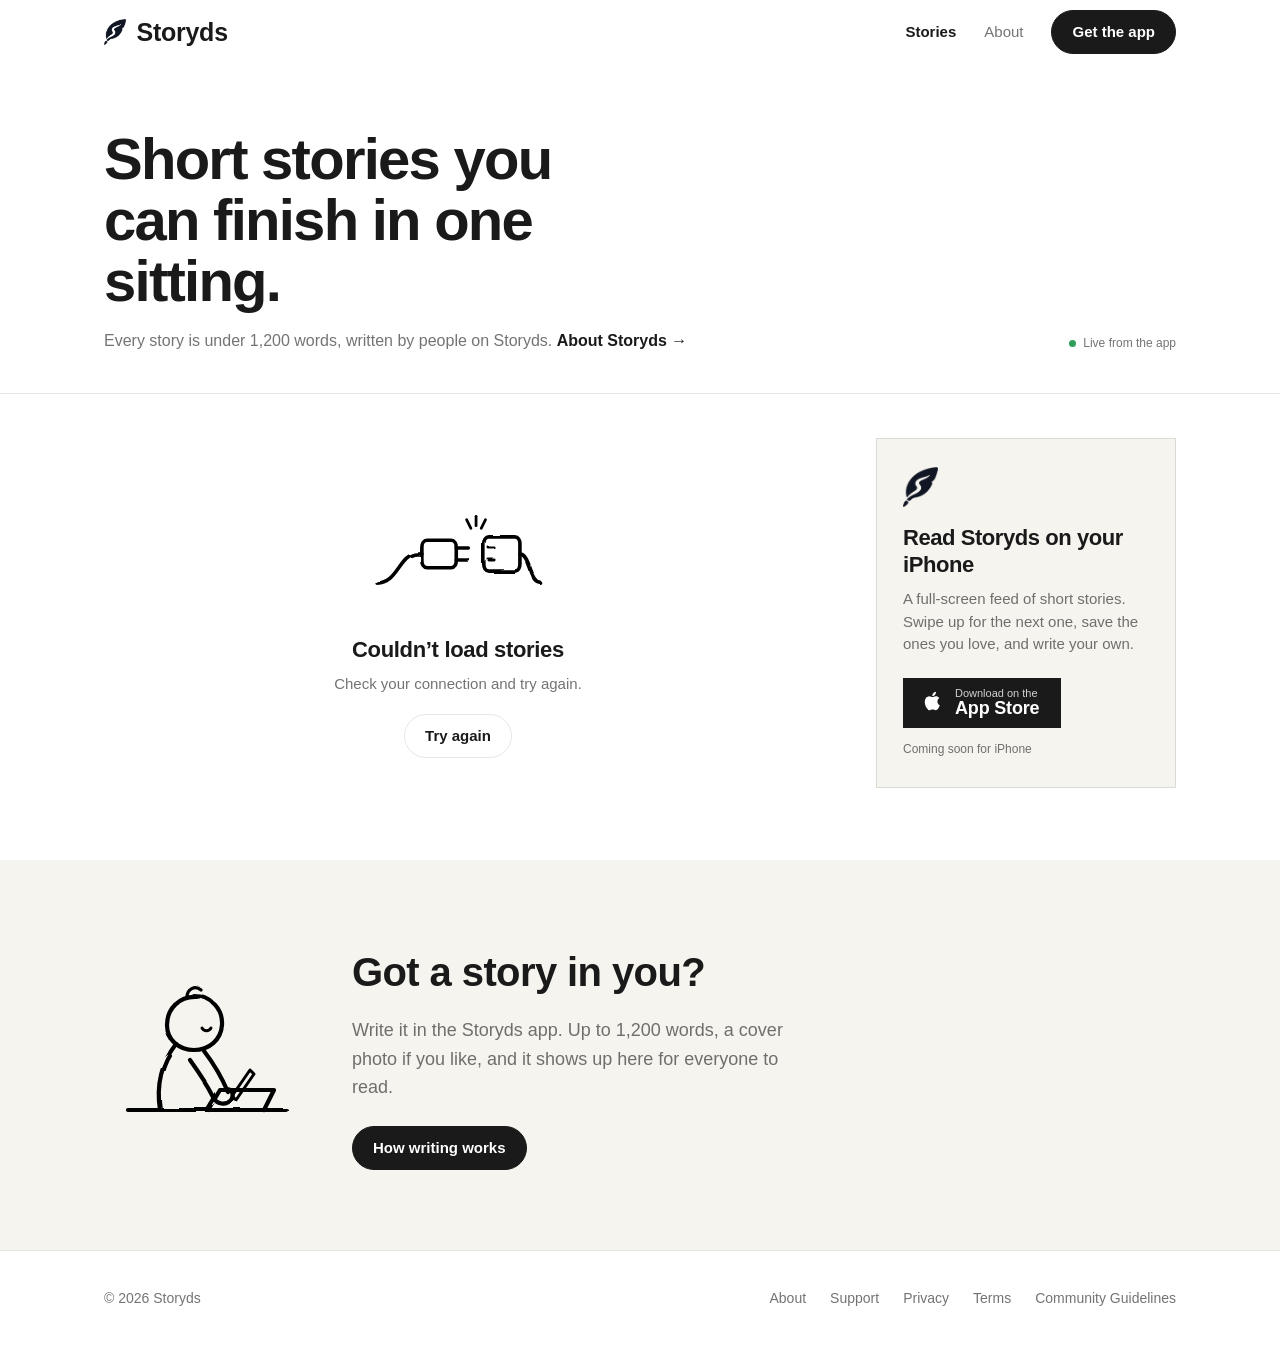
==== commit 720876d4: "ui" ====
--- a/index.html
+++ b/index.html
@@ -13,11 +13,8 @@
   <meta property="og:type" content="website">
   <link rel="icon" type="image/png" href="assets/favicon.png">
   <link rel="apple-touch-icon" href="assets/apple-touch-icon.png">
-  <link rel="preconnect" href="https://fonts.googleapis.com">
-  <link rel="preconnect" href="https://fonts.gstatic.com" crossorigin>
   <link rel="preconnect" href="https://sdwhmsjtntwxvchxbtth.supabase.co" crossorigin>
-  <link href="https://fonts.googleapis.com/css2?family=Playfair+Display:ital,wght@0,500;0,700;1,400;1,500&family=Source+Serif+4:opsz,wght@8..60,400;8..60,600&display=swap" rel="stylesheet">
-  <link rel="stylesheet" href="styles.css?v=5">
+  <link rel="stylesheet" href="styles.css?v=11">
   <script>
     // Links shared before stories had their own page used #story=<id> on the home page
     (function () {
@@ -61,10 +58,23 @@
     </div>
 
     <section class="feed">
-      <div class="wrap">
-        <div class="feed-lead" aria-live="polite"></div>
-        <div class="feed-grid"></div>
-        <div class="feed-end"></div>
+      <div class="wrap feed-layout">
+        <div class="feed-main">
+          <div class="feed-lead" aria-live="polite"></div>
+          <div class="feed-grid"></div>
+          <div class="feed-end"></div>
+        </div>
+
+        <aside class="app-banner" aria-label="Get the Storyds app">
+          <img src="assets/mark.png" alt="" width="41" height="48">
+          <h2>Read Storyds on your iPhone</h2>
+          <p>A full-screen feed of short stories. Swipe up for the next one, save the ones you love, and write your own.</p>
+          <a class="app-store" href="about.html#download" aria-label="Download on the App Store">
+            <svg viewBox="0 0 24 24" aria-hidden="true"><path d="M16.37 12.6c-.02-2.33 1.9-3.45 1.99-3.5-1.09-1.59-2.78-1.8-3.38-1.83-1.44-.15-2.81.85-3.54.85-.73 0-1.86-.83-3.06-.81-1.57.02-3.02.92-3.83 2.33-1.63 2.83-.42 7.02 1.17 9.31.78 1.12 1.7 2.38 2.91 2.34 1.17-.05 1.61-.76 3.02-.76 1.41 0 1.81.76 3.05.73 1.26-.02 2.06-1.14 2.83-2.27.89-1.3 1.26-2.56 1.28-2.62-.03-.01-2.45-.94-2.44-3.77zM14.05 5.76c.64-.78 1.08-1.86.96-2.94-.93.04-2.05.62-2.71 1.39-.6.69-1.12 1.79-.98 2.85 1.04.08 2.09-.53 2.73-1.3z"/></svg>
+            <span><small>Download on the</small><strong>App Store</strong></span>
+          </a>
+          <small class="app-banner-note">Coming soon for iPhone</small>
+        </aside>
       </div>
     </section>
 
@@ -95,7 +105,7 @@
   </footer>
   <!--/FOOTER-->
 
-  <script src="main.js?v=5"></script>
-  <script src="stories.js?v=5"></script>
+  <script src="main.js?v=11"></script>
+  <script src="stories.js?v=11"></script>
 </body>
 </html>
--- a/styles.css
+++ b/styles.css
@@ -14,9 +14,10 @@
   --live: #2f9e5b;
   --doodle-filter: none;
 
-  --serif: Charter, "Bitstream Charter", "Source Serif 4", Georgia, serif;
-  --display: "Playfair Display", Charter, Georgia, serif;
+  /* One typeface everywhere: the system sans */
   --sans: -apple-system, BlinkMacSystemFont, "Inter", "Segoe UI", Roboto, sans-serif;
+  --serif: var(--sans);
+  --display: var(--sans);
 
   --wrap: 1120px;
   --gutter: 24px;
@@ -210,7 +211,7 @@
   line-height: 1.03;
   max-width: 11ch;
 }
-.hero h1 em { font-style: italic; font-weight: 500; }
+.hero h1 em { font-style: normal; }
 
 .hero .lede {
   font-size: 21px;
@@ -303,7 +304,7 @@
   cursor: default;
 }
 .genre:hover { background: var(--ink); color: var(--paper); border-color: var(--ink); }
-.genre.alt { font-style: italic; font-weight: 400; background: var(--chip); border-color: transparent; }
+.genre.alt { font-weight: 400; background: var(--chip); border-color: transparent; }
 .genre-note { margin-top: 28px; color: var(--muted); font-size: 16px; font-family: var(--sans); }
 
 /* Safety */
@@ -385,8 +386,8 @@
 
 .intro { padding-top: 64px; padding-bottom: 36px; }
 .intro .wrap { display: flex; align-items: flex-end; justify-content: space-between; gap: 24px; }
-.intro h1 { font-size: clamp(34px, 4.6vw, 58px); line-height: 1.05; max-width: 15ch; }
-.intro h1 em { font-style: italic; font-weight: 500; }
+.intro h1 { font-size: clamp(34px, 4.6vw, 58px); line-height: 1.05; max-width: 15ch; letter-spacing: -0.03em; }
+.intro h1 em { font-style: normal; }
 .intro p { font-family: var(--sans); font-size: 16px; color: var(--muted); margin: 16px 0 0; }
 .intro p a { color: var(--ink); text-decoration: none; font-weight: 600; white-space: nowrap; }
 .intro p a:hover { text-decoration: underline; text-underline-offset: 3px; }
@@ -404,6 +405,7 @@
   color: var(--muted);
   white-space: nowrap;
 }
+.live.demo i { background: #d08a1c; }
 .live i { width: 7px; height: 7px; border-radius: 50%; background: var(--live); animation: pulse 2.4s infinite; }
 @keyframes pulse {
   0% { box-shadow: 0 0 0 0 color-mix(in srgb, var(--live) 55%, transparent); }
@@ -498,6 +500,48 @@
 .story-card.tile .excerpt { font-size: 16px; line-height: 1.55; -webkit-line-clamp: 3; }
 .story-card.tile:not(.has-cover) .excerpt { -webkit-line-clamp: 7; }
 .story-card.tile:not(.has-cover) { border-top: 2px solid var(--ink); padding-top: 18px; }
+
+/* Home: story list with a sticky "get the app" banner on the right */
+.feed-layout { display: grid; grid-template-columns: minmax(0, 1fr) 300px; gap: 64px; align-items: start; }
+.feed-main { min-width: 0; }
+.app-banner {
+  position: sticky;
+  top: calc(var(--header-h) + 84px); /* below the sticky header and genre tabs */
+  padding: 28px 26px;
+  background: var(--paper-2);
+  border: 1px solid var(--rule);
+  font-family: var(--sans);
+}
+.app-banner img { height: 40px; width: auto; filter: var(--doodle-filter); margin-bottom: 18px; }
+.app-banner h2 { font-size: 22px; line-height: 1.2; letter-spacing: -0.02em; margin: 0 0 10px; }
+.app-banner p { font-size: 15px; line-height: 1.5; color: var(--muted); margin: 0 0 22px; }
+.app-banner .app-store { border-radius: 0; height: 50px; }
+.app-banner-note { display: block; margin-top: 12px; font-size: 12px; color: var(--muted); }
+@media (max-width: 960px) {
+  .feed-layout { grid-template-columns: 1fr; gap: 24px; }
+  .app-banner { position: static; order: -1; display: grid; grid-template-columns: auto 1fr; column-gap: 16px; padding: 20px; }
+  .app-banner img { grid-row: span 2; height: 34px; margin: 2px 0 0; }
+  .app-banner h2 { font-size: 18px; margin-bottom: 4px; }
+  .app-banner p { margin-bottom: 16px; }
+  .app-banner .app-store, .app-banner-note { grid-column: 2; justify-self: start; }
+}
+
+/* Home list: one story after another, text on the left, thumbnail on the right */
+.feed-lead:empty { display: none; }
+.feed .feed-grid { display: block; max-width: 820px; padding-top: 0; }
+.story-card.row { display: grid; grid-template-columns: 1fr; gap: 36px; align-items: center; padding: 32px 0; border-bottom: 1px solid var(--rule); }
+.story-card.row:first-child { padding-top: 8px; }
+.story-card.row.has-cover { grid-template-columns: 1fr 112px; gap: 28px; }
+.story-card.row .cover-wrap { aspect-ratio: 1 / 1; border-radius: 0; }
+.story-card.row h3 { font-size: 26px; line-height: 1.2; margin-bottom: 8px; }
+.story-card.row .excerpt { font-size: 16px; line-height: 1.55; -webkit-line-clamp: 2; margin-bottom: 14px; }
+.story-card.row:not(.has-cover) .excerpt { -webkit-line-clamp: 3; }
+@media (max-width: 600px) {
+  .story-card.row { padding: 24px 0; }
+  .story-card.row.has-cover { grid-template-columns: 1fr 72px; gap: 16px; align-items: start; }
+  .story-card.row h3 { font-size: 20px; }
+  .story-card.row .excerpt { font-size: 15px; -webkit-line-clamp: 2; }
+}
 
 .byline {
   display: flex;
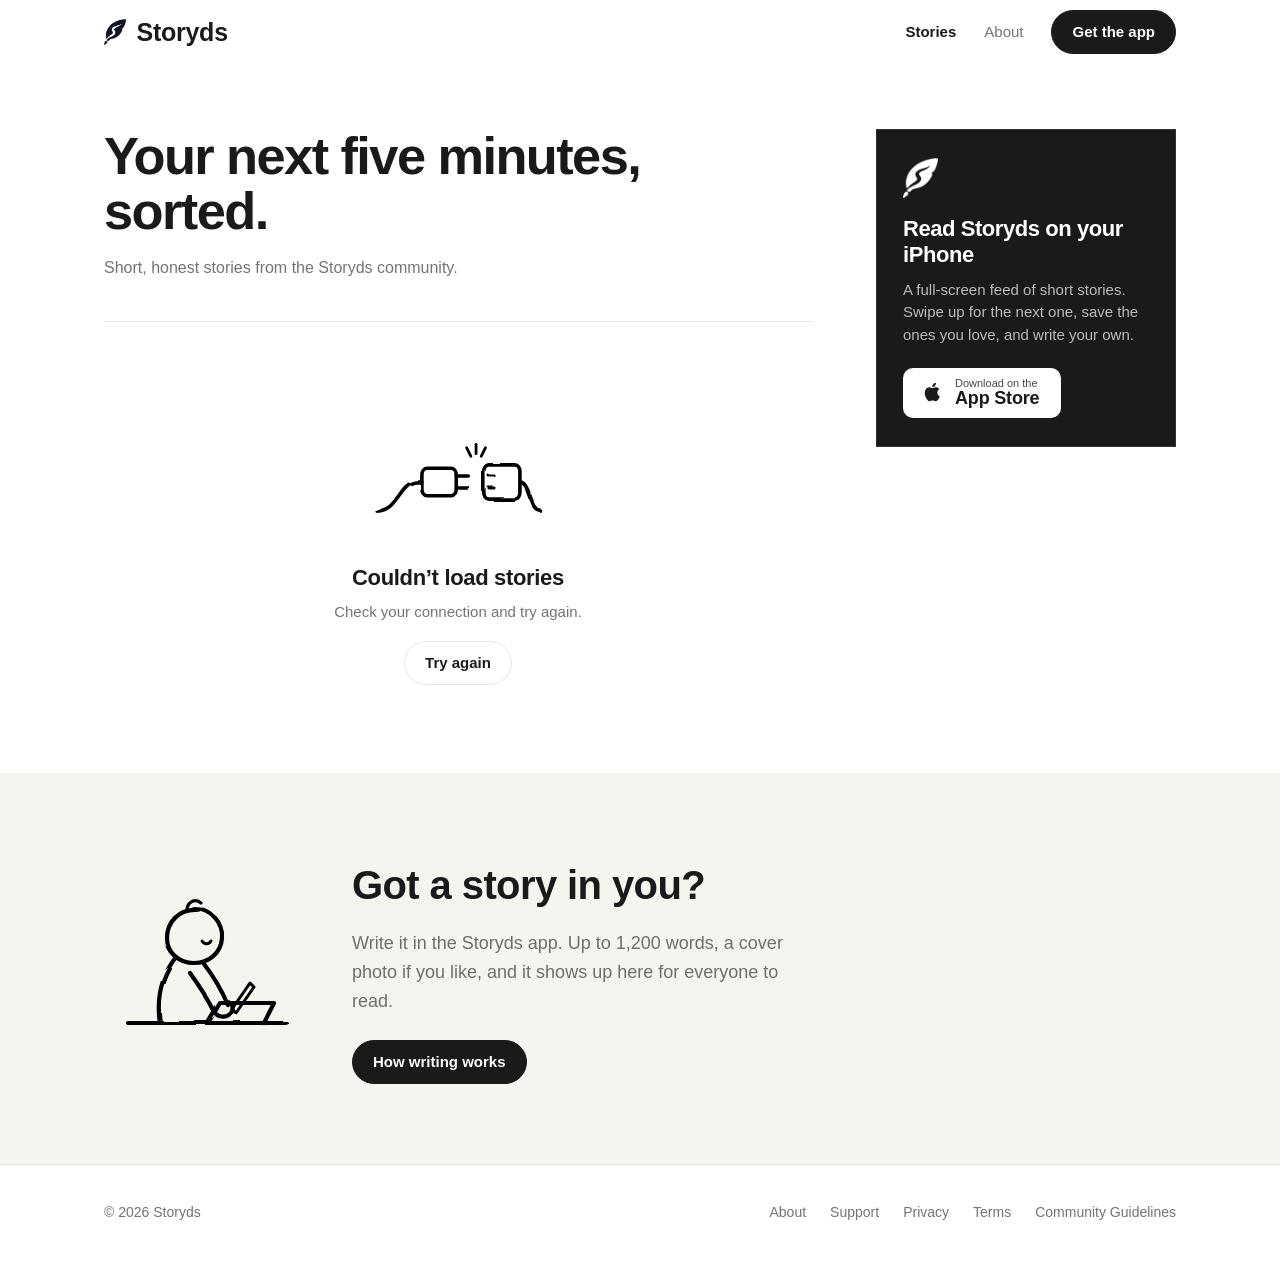
==== commit 87b914f8: "Redesign the home and About pages, and add SEO - Home: one-line headline beside the app banner, soli" ====
--- a/index.html
+++ b/index.html
@@ -3,18 +3,46 @@
 <head>
   <meta charset="utf-8">
   <meta name="viewport" content="width=device-width, initial-scale=1">
-  <title>Storyds — Short stories you can finish in one sitting</title>
-  <meta name="description" content="Read the latest short stories from Storyds. Every story is under 1,200 words, about six minutes from the first line to the last.">
+  <!--SEO-->
+  <title>Storyds · Short stories you can read in five minutes</title>
+  <meta name="description" content="Read short, honest stories from the Storyds community, new every day. Fiction, romance, fantasy, sci-fi and more, each one finished in a single sitting.">
+  <link rel="canonical" href="https://youngpanda00.github.io/storyds-web/">
+  <meta property="og:site_name" content="Storyds">
+  <meta property="og:type" content="website">
+  <meta property="og:title" content="Storyds · Short stories you can read in five minutes">
+  <meta property="og:description" content="Read short, honest stories from the Storyds community, new every day. Fiction, romance, fantasy, sci-fi and more, each one finished in a single sitting.">
+  <meta property="og:url" content="https://youngpanda00.github.io/storyds-web/">
+  <meta property="og:image" content="https://youngpanda00.github.io/storyds-web/assets/wordmark-square.png">
+  <meta name="twitter:card" content="summary">
+  <script type="application/ld+json">
+{
+  "@context": "https://schema.org",
+  "@graph": [
+    {
+      "@type": "Organization",
+      "@id": "https://youngpanda00.github.io/storyds-web/#org",
+      "name": "Storyds",
+      "url": "https://youngpanda00.github.io/storyds-web/",
+      "logo": "https://youngpanda00.github.io/storyds-web/assets/apple-touch-icon.png"
+    },
+    {
+      "@type": "WebSite",
+      "name": "Storyds",
+      "url": "https://youngpanda00.github.io/storyds-web/",
+      "publisher": {
+        "@id": "https://youngpanda00.github.io/storyds-web/#org"
+      }
+    }
+  ]
+}
+  </script>
+  <!--/SEO-->
   <meta name="theme-color" content="#ffffff" media="(prefers-color-scheme: light)">
   <meta name="theme-color" content="#171719" media="(prefers-color-scheme: dark)">
-  <meta property="og:title" content="Storyds">
-  <meta property="og:description" content="Short stories you can finish in one sitting.">
-  <meta property="og:image" content="assets/wordmark-square.png">
-  <meta property="og:type" content="website">
   <link rel="icon" type="image/png" href="assets/favicon.png">
   <link rel="apple-touch-icon" href="assets/apple-touch-icon.png">
   <link rel="preconnect" href="https://sdwhmsjtntwxvchxbtth.supabase.co" crossorigin>
-  <link rel="stylesheet" href="styles.css?v=11">
+  <link rel="stylesheet" href="styles.css?v=32">
   <script>
     // Links shared before stories had their own page used #story=<id> on the home page
     (function () {
@@ -41,25 +69,18 @@
   <!--/HEADER-->
 
   <main>
-    <section class="intro">
-      <div class="wrap">
-        <div class="intro-text">
-          <h1>Short stories you can finish <em>in one sitting.</em></h1>
-          <p>Every story is under 1,200 words, written by people on Storyds. <a href="about.html">About Storyds →</a></p>
-        </div>
-        <span class="live"><i></i>Live from the app</span>
-      </div>
-    </section>
-
-    <div class="tabs-bar">
-      <div class="wrap">
-        <div class="chips" role="group" aria-label="Filter by genre"></div>
-      </div>
-    </div>
-
     <section class="feed">
       <div class="wrap feed-layout">
         <div class="feed-main">
+          <div class="intro">
+            <h1>Your next five minutes, <em>sorted.</em></h1>
+            <p>Short, honest stories from the Storyds community.</p>
+          </div>
+
+          <div class="tabs-bar">
+            <div class="chips" role="group" aria-label="Filter by genre"></div>
+          </div>
+
           <div class="feed-lead" aria-live="polite"></div>
           <div class="feed-grid"></div>
           <div class="feed-end"></div>
@@ -73,7 +94,6 @@
             <svg viewBox="0 0 24 24" aria-hidden="true"><path d="M16.37 12.6c-.02-2.33 1.9-3.45 1.99-3.5-1.09-1.59-2.78-1.8-3.38-1.83-1.44-.15-2.81.85-3.54.85-.73 0-1.86-.83-3.06-.81-1.57.02-3.02.92-3.83 2.33-1.63 2.83-.42 7.02 1.17 9.31.78 1.12 1.7 2.38 2.91 2.34 1.17-.05 1.61-.76 3.02-.76 1.41 0 1.81.76 3.05.73 1.26-.02 2.06-1.14 2.83-2.27.89-1.3 1.26-2.56 1.28-2.62-.03-.01-2.45-.94-2.44-3.77zM14.05 5.76c.64-.78 1.08-1.86.96-2.94-.93.04-2.05.62-2.71 1.39-.6.69-1.12 1.79-.98 2.85 1.04.08 2.09-.53 2.73-1.3z"/></svg>
             <span><small>Download on the</small><strong>App Store</strong></span>
           </a>
-          <small class="app-banner-note">Coming soon for iPhone</small>
         </aside>
       </div>
     </section>
@@ -105,7 +125,7 @@
   </footer>
   <!--/FOOTER-->
 
-  <script src="main.js?v=11"></script>
-  <script src="stories.js?v=11"></script>
+  <script src="main.js?v=32"></script>
+  <script src="stories.js?v=32"></script>
 </body>
 </html>
--- a/styles.css
+++ b/styles.css
@@ -11,7 +11,6 @@
   --rule: rgba(0, 0, 0, 0.1);
   --chip: rgba(0, 0, 0, 0.05);
   --skeleton: rgba(0, 0, 0, 0.06);
-  --live: #2f9e5b;
   --doodle-filter: none;
 
   /* One typeface everywhere: the system sans */
@@ -34,7 +33,6 @@
     --rule: rgba(255, 255, 255, 0.12);
     --chip: rgba(255, 255, 255, 0.08);
     --skeleton: rgba(255, 255, 255, 0.07);
-    --live: #4cc47e;
     --doodle-filter: invert(1) brightness(0.92);
   }
 }
@@ -48,7 +46,6 @@
   --rule: rgba(255, 255, 255, 0.12);
   --chip: rgba(255, 255, 255, 0.08);
   --skeleton: rgba(255, 255, 255, 0.07);
-  --live: #4cc47e;
   --doodle-filter: invert(1) brightness(0.92);
 }
 
@@ -87,9 +84,7 @@
   position: sticky;
   top: 0;
   z-index: 10;
-  background: color-mix(in srgb, var(--paper) 88%, transparent);
-  backdrop-filter: saturate(1.4) blur(14px);
-  -webkit-backdrop-filter: saturate(1.4) blur(14px);
+  background: var(--paper);
   border-bottom: 1px solid transparent;
   transition: border-color 0.2s;
 }
@@ -204,12 +199,14 @@
 
 /* ---------- Hero ---------- */
 
-.hero { padding-top: 88px; padding-bottom: 104px; }
+.hero { padding-top: 72px; padding-bottom: 88px; }
+.hero-grid { display: grid; grid-template-columns: minmax(0, 1fr) auto; gap: 64px; align-items: center; }
 
 .hero h1 {
-  font-size: clamp(44px, 5.6vw, 76px);
+  font-size: clamp(40px, 5.2vw, 68px);
   line-height: 1.03;
-  max-width: 11ch;
+  letter-spacing: -0.03em;
+  max-width: 12ch;
 }
 .hero h1 em { font-style: normal; }
 
@@ -226,6 +223,53 @@
 .read-now .arrow { display: inline-block; transition: transform 0.2s; }
 .read-now:hover .arrow { transform: translateX(3px); }
 
+/* A phone showing a story, drawn in CSS */
+.phone {
+  width: 300px;
+  aspect-ratio: 9 / 19;
+  padding: 12px;
+  border-radius: 46px;
+  background: #1a1a1a;
+  box-shadow: 0 0 0 1px rgba(255, 255, 255, 0.08), 0 30px 60px -20px rgba(0, 0, 0, 0.35);
+  margin-right: 24px;
+}
+.phone-screen {
+  position: relative;
+  height: 100%;
+  border-radius: 35px;
+  background: #fff;
+  color: #1a1a1a;
+  padding: 92px 50px 0 22px;
+  font-family: var(--sans);
+  overflow: hidden;
+}
+.phone-screen::before { /* dynamic island */
+  content: "";
+  position: absolute;
+  top: 11px;
+  left: 50%;
+  width: 84px;
+  height: 24px;
+  margin-left: -42px;
+  border-radius: 12px;
+  background: #1a1a1a;
+}
+.phone-meta { font-size: 11px; color: #6b6b6b; margin: 0 0 8px; }
+.phone-title { font-family: var(--display); font-size: 25px; font-weight: 700; line-height: 1.1; letter-spacing: -0.02em; margin: 0 0 14px; }
+.phone-body { font-family: var(--serif); font-size: 13.5px; line-height: 1.6; margin: 0 0 10px; }
+.phone-by { display: flex; align-items: center; gap: 7px; font-size: 11.5px; font-weight: 600; margin: 16px 0 0; }
+.phone-by i { width: 18px; height: 18px; border-radius: 50%; background: #1a1a1a; }
+.phone-rail { position: absolute; right: 14px; bottom: 120px; display: flex; flex-direction: column; gap: 18px; font-size: 20px; color: #1a1a1a; }
+.phone-rail span:first-child { color: #e0434b; }
+.phone-hint { position: absolute; left: 0; right: 0; bottom: 26px; text-align: center; font-size: 11px; color: #8a8a8a; margin: 0; }
+
+@media (max-width: 860px) {
+  .hero-grid { grid-template-columns: 1fr; gap: 48px; }
+  .phone { width: 260px; margin: 0 auto; }
+  .phone-screen { padding: 80px 46px 0 20px; }
+  .phone-title { font-size: 22px; }
+  .phone-extra { display: none; }
+}
 @media (max-width: 720px) {
   .hero { padding-top: 40px; padding-bottom: 56px; }
   .hero .lede { font-size: 19px; }
@@ -233,12 +277,12 @@
 
 /* ---------- Sections ---------- */
 
-section { padding-top: 104px; padding-bottom: 104px; }
+section { padding-top: 96px; padding-bottom: 96px; }
 section.tint { background: var(--paper-2); }
 
-.section-head { max-width: 720px; margin-bottom: 56px; }
+.section-head { margin-bottom: 56px; }
 .section-head h2 { font-size: clamp(34px, 4vw, 50px); line-height: 1.08; }
-.section-head p:not(.eyebrow) { color: var(--muted); font-size: 20px; margin: 18px 0 0; max-width: 40ch; }
+.section-head p:not(.eyebrow) { color: var(--muted); font-size: 20px; margin: 18px 0 0; }
 
 @media (max-width: 720px) {
   section { padding-top: 80px; padding-bottom: 80px; }
@@ -246,10 +290,22 @@
   .section-head p:not(.eyebrow) { font-size: 18px; }
 }
 
+/* Why we made Storyds */
+
+.story-split { display: grid; grid-template-columns: 1fr 1.4fr; gap: 64px; margin-bottom: 64px; }
+.story-split h2 { font-size: clamp(34px, 4vw, 50px); line-height: 1.08; letter-spacing: -0.03em; }
+.story-text p { font-size: 19px; line-height: 1.65; color: var(--muted); margin: 0 0 18px; }
+.story-text p:first-child { color: var(--ink); }
+.story-text p:last-child { margin-bottom: 0; }
+@media (max-width: 860px) {
+  .story-split { grid-template-columns: 1fr; gap: 24px; margin-bottom: 44px; }
+  .story-text p { font-size: 17px; }
+}
+
 /* Steps */
 
 .steps { display: grid; grid-template-columns: repeat(3, 1fr); gap: 28px; }
-.step { border-top: 1px solid var(--ink); padding-top: 22px; }
+.step { padding-top: 0; }
 .step img { height: 130px; width: auto; margin: 6px 0 20px; }
 .step .num { font-family: var(--sans); font-size: 13px; font-weight: 600; color: var(--muted); letter-spacing: 0.06em; }
 .step h3 { font-size: 26px; margin: 6px 0 10px; }
@@ -261,51 +317,12 @@
 
 /* Write */
 
-.split {
-  display: grid;
-  grid-template-columns: 1fr 1fr;
-  gap: 64px;
-  align-items: center;
-}
-.split .art img { width: 100%; max-width: 400px; margin: 0 auto; }
-.split .section-head { margin-bottom: 0; }
-@media (max-width: 860px) {
-  .split { grid-template-columns: 1fr; }
-  .split .art { order: -1; }
-  .split .art img { width: 240px; margin: 0; }
-}
-
-.facts { list-style: none; margin: 36px 0 0; padding: 0; }
-.facts li {
-  display: grid;
-  grid-template-columns: 100px 1fr;
-  gap: 20px;
-  padding: 18px 0;
-  border-top: 1px solid var(--rule);
-  font-size: 17px;
-}
-.facts li:last-child { border-bottom: 1px solid var(--rule); }
-.facts b { font-variant-numeric: lining-nums; font-family: var(--display); font-size: 26px; color: var(--ink); line-height: 1.2; font-weight: 700; }
+.facts { list-style: none; margin: 0; padding: 0; display: grid; grid-template-columns: repeat(4, 1fr); gap: 16px; }
+.facts li { background: var(--paper); border: 1px solid var(--rule); padding: 26px 24px; font-size: 16px; line-height: 1.55; }
+.facts b { display: block; font-variant-numeric: lining-nums; font-family: var(--display); font-size: 44px; line-height: 1; letter-spacing: -0.03em; color: var(--ink); font-weight: 700; margin-bottom: 14px; }
 .facts span { color: var(--muted); }
-@media (max-width: 480px) { .facts li { grid-template-columns: 1fr; gap: 4px; } }
-
-/* Genres */
-
-.genres { display: flex; flex-wrap: wrap; gap: 10px; }
-.genre {
-  font-family: var(--display);
-  font-size: clamp(22px, 2.6vw, 34px);
-  color: var(--ink);
-  padding: 8px 22px 10px;
-  border: 1px solid var(--rule);
-  border-radius: 999px;
-  line-height: 1.2;
-  transition: background 0.2s, color 0.2s, border-color 0.2s;
-  cursor: default;
-}
-.genre:hover { background: var(--ink); color: var(--paper); border-color: var(--ink); }
-.genre.alt { font-weight: 400; background: var(--chip); border-color: transparent; }
-.genre-note { margin-top: 28px; color: var(--muted); font-size: 16px; font-family: var(--sans); }
+@media (max-width: 1000px) { .facts { grid-template-columns: repeat(2, 1fr); } }
+@media (max-width: 560px) { .facts { grid-template-columns: 1fr; } }
 
 /* Safety */
 
@@ -314,7 +331,6 @@
 .promise {
   background: var(--paper);
   border: 1px solid var(--rule);
-  border-radius: 20px;
   padding: 26px 24px;
 }
 .promise img { height: 70px; width: auto; margin-bottom: 16px; }
@@ -324,7 +340,7 @@
 
 /* FAQ */
 
-.faq { max-width: 760px; }
+.faq { max-width: none; }
 .faq details { border-top: 1px solid var(--rule); }
 .faq details:last-child { border-bottom: 1px solid var(--rule); }
 .faq summary {
@@ -355,11 +371,13 @@
 
 /* Final CTA */
 
-.cta { text-align: center; padding-top: 112px; padding-bottom: 112px; }
+.cta { text-align: center; padding-top: 104px; padding-bottom: 104px; background: #1a1a1a; color: #fff; } /* dark in both themes, like the app banner */
 .cta .wrap > * { margin-left: auto; margin-right: auto; }
-.cta img { height: 72px; width: auto; margin: 0 auto 28px; filter: var(--doodle-filter); }
-.cta h2 { font-size: clamp(36px, 4.6vw, 58px); line-height: 1.05; max-width: 14ch; margin: 0 auto; }
-.cta p { color: var(--muted); font-size: 20px; margin: 20px auto 36px; max-width: 34ch; }
+.cta img { height: 64px; width: auto; margin: 0 auto 28px; filter: brightness(0) invert(1); }
+.cta h2 { color: #fff; font-size: clamp(36px, 4.6vw, 58px); line-height: 1.05; letter-spacing: -0.03em; margin: 0 auto; }
+.cta p { color: rgba(255, 255, 255, 0.7); font-size: 20px; margin: 20px auto 36px; }
+.cta .app-store { background: #fff; color: #1a1a1a; border-radius: 10px; }
+.cta + .site-footer, main:has(> .cta:last-child) + .site-footer { border-top-color: transparent; }
 
 /* ---------- Footer ---------- */
 
@@ -384,41 +402,24 @@
 
 /* ---------- Stories home ---------- */
 
-.intro { padding-top: 64px; padding-bottom: 36px; }
-.intro .wrap { display: flex; align-items: flex-end; justify-content: space-between; gap: 24px; }
-.intro h1 { font-size: clamp(34px, 4.6vw, 58px); line-height: 1.05; max-width: 15ch; letter-spacing: -0.03em; }
+.intro { padding-bottom: 36px; }
+/* sized to the feed column so the headline stays on one line beside the banner */
+.intro h1 { font-size: clamp(30px, 7.4cqi, 58px); line-height: 1.05; letter-spacing: -0.03em; }
 .intro h1 em { font-style: normal; }
 .intro p { font-family: var(--sans); font-size: 16px; color: var(--muted); margin: 16px 0 0; }
 .intro p a { color: var(--ink); text-decoration: none; font-weight: 600; white-space: nowrap; }
 .intro p a:hover { text-decoration: underline; text-underline-offset: 3px; }
 @media (max-width: 720px) {
-  .intro { padding-top: 36px; padding-bottom: 24px; }
-  .intro .wrap { flex-direction: column; align-items: flex-start; gap: 14px; }
-}
-
-.live {
-  display: inline-flex;
-  align-items: center;
-  gap: 7px;
-  font-family: var(--sans);
-  font-size: 12px;
-  color: var(--muted);
-  white-space: nowrap;
-}
-.live.demo i { background: #d08a1c; }
-.live i { width: 7px; height: 7px; border-radius: 50%; background: var(--live); animation: pulse 2.4s infinite; }
-@keyframes pulse {
-  0% { box-shadow: 0 0 0 0 color-mix(in srgb, var(--live) 55%, transparent); }
-  70%, 100% { box-shadow: 0 0 0 7px transparent; }
-}
+  .intro { padding-bottom: 24px; }
+  .feed { padding-top: 36px; }
+}
+
 
 .tabs-bar {
   position: sticky;
   top: var(--header-h);
   z-index: 5;
-  background: color-mix(in srgb, var(--paper) 90%, transparent);
-  backdrop-filter: saturate(1.4) blur(14px);
-  -webkit-backdrop-filter: saturate(1.4) blur(14px);
+  background: var(--paper);
   border-bottom: 1px solid var(--rule);
 }
 
@@ -459,7 +460,8 @@
   background: var(--ink);
 }
 
-.feed { padding-top: 44px; padding-bottom: 72px; }
+.feed { padding-top: 64px; padding-bottom: 72px; }
+.feed-main .tabs-bar { margin-bottom: 44px; }
 
 /* Cards */
 
@@ -503,27 +505,32 @@
 
 /* Home: story list with a sticky "get the app" banner on the right */
 .feed-layout { display: grid; grid-template-columns: minmax(0, 1fr) 300px; gap: 64px; align-items: start; }
-.feed-main { min-width: 0; }
+.feed-main { min-width: 0; container-type: inline-size; }
 .app-banner {
   position: sticky;
-  top: calc(var(--header-h) + 84px); /* below the sticky header and genre tabs */
+  top: calc(var(--header-h) + 24px);
   padding: 28px 26px;
-  background: var(--paper-2);
-  border: 1px solid var(--rule);
-  font-family: var(--sans);
-}
-.app-banner img { height: 40px; width: auto; filter: var(--doodle-filter); margin-bottom: 18px; }
-.app-banner h2 { font-size: 22px; line-height: 1.2; letter-spacing: -0.02em; margin: 0 0 10px; }
-.app-banner p { font-size: 15px; line-height: 1.5; color: var(--muted); margin: 0 0 22px; }
-.app-banner .app-store { border-radius: 0; height: 50px; }
-.app-banner-note { display: block; margin-top: 12px; font-size: 12px; color: var(--muted); }
+  background: #1a1a1a; /* dark in both themes */
+  border: 1px solid rgba(255, 255, 255, 0.1);
+  color: #fff;
+  font-family: var(--sans);
+}
+.app-banner img { height: 40px; width: auto; filter: brightness(0) invert(1); margin-bottom: 18px; }
+.app-banner h2 { color: #fff; font-size: 22px; line-height: 1.2; letter-spacing: -0.02em; margin: 0 0 10px; }
+.app-banner p { font-size: 15px; line-height: 1.5; color: rgba(255, 255, 255, 0.7); margin: 0 0 22px; }
+.app-banner .app-store { border-radius: 10px; height: 50px; background: #fff; color: #1a1a1a; }
 @media (max-width: 960px) {
-  .feed-layout { grid-template-columns: 1fr; gap: 24px; }
+  /* one column: headline, tabs, banner, then the list */
+  .feed-layout { grid-template-columns: minmax(0, 1fr); gap: 0; }
+  .feed-main { display: contents; }
+  .intro { order: -3; }
+  .feed-main .tabs-bar { order: -2; margin-bottom: 24px; }
+  .app-banner { margin-bottom: 32px; }
   .app-banner { position: static; order: -1; display: grid; grid-template-columns: auto 1fr; column-gap: 16px; padding: 20px; }
   .app-banner img { grid-row: span 2; height: 34px; margin: 2px 0 0; }
   .app-banner h2 { font-size: 18px; margin-bottom: 4px; }
   .app-banner p { margin-bottom: 16px; }
-  .app-banner .app-store, .app-banner-note { grid-column: 2; justify-self: start; }
+  .app-banner .app-store { grid-column: 2; justify-self: start; }
 }
 
 /* Home list: one story after another, text on the left, thumbnail on the right */
@@ -645,20 +652,19 @@
 .after-story {
   border: 1px solid var(--rule);
   border-radius: 18px;
-  padding: 24px;
-  display: flex;
-  gap: 20px;
-  align-items: center;
-  font-family: var(--sans);
-}
-.after-story img { height: 52px; width: auto; flex: none; filter: var(--doodle-filter); }
-.after-story p { margin: 0 0 12px; font-size: 15px; line-height: 1.45; color: var(--body); }
-.after-story .btn { height: 38px; font-size: 14px; padding: 0 16px; }
-
-.report { display: inline-block; margin-top: 22px; font-family: var(--sans); font-size: 14px; color: var(--muted); text-underline-offset: 3px; }
-.report:hover { color: var(--ink); }
-
-.up-next { padding-top: 72px; padding-bottom: 96px; background: var(--paper-2); }
+  padding: 16px 16px 16px 20px;
+  display: flex;
+  gap: 14px;
+  align-items: center;
+  font-family: var(--sans);
+}
+.after-story img { height: 30px; width: auto; flex: none; filter: var(--doodle-filter); }
+.after-story p { flex: 1; margin: 0; font-size: 15px; line-height: 1.45; color: var(--body); }
+.after-story .btn { flex: none; height: 38px; font-size: 14px; padding: 0 16px; }
+@media (max-width: 480px) { .after-story img { display: none; } }
+
+
+.up-next { padding-top: 72px; padding-bottom: 96px; background: var(--paper); border-top: 1px solid var(--rule); }
 .up-next-cards { display: grid; grid-template-columns: repeat(auto-fill, minmax(260px, 1fr)); gap: 48px 36px; }
 
 /* ---------- Legal / support pages ---------- */
@@ -711,6 +717,6 @@
 @media (prefers-reduced-motion: reduce) {
   html { scroll-behavior: auto; }
   .reveal { opacity: 1; transform: none; transition: none; }
-  .fade-in, .live i, .skeleton .bar, .skeleton .cover-wrap { animation: none; }
+  .fade-in, .skeleton .bar, .skeleton .cover-wrap { animation: none; }
   .story-card .cover { transition: none; }
 }
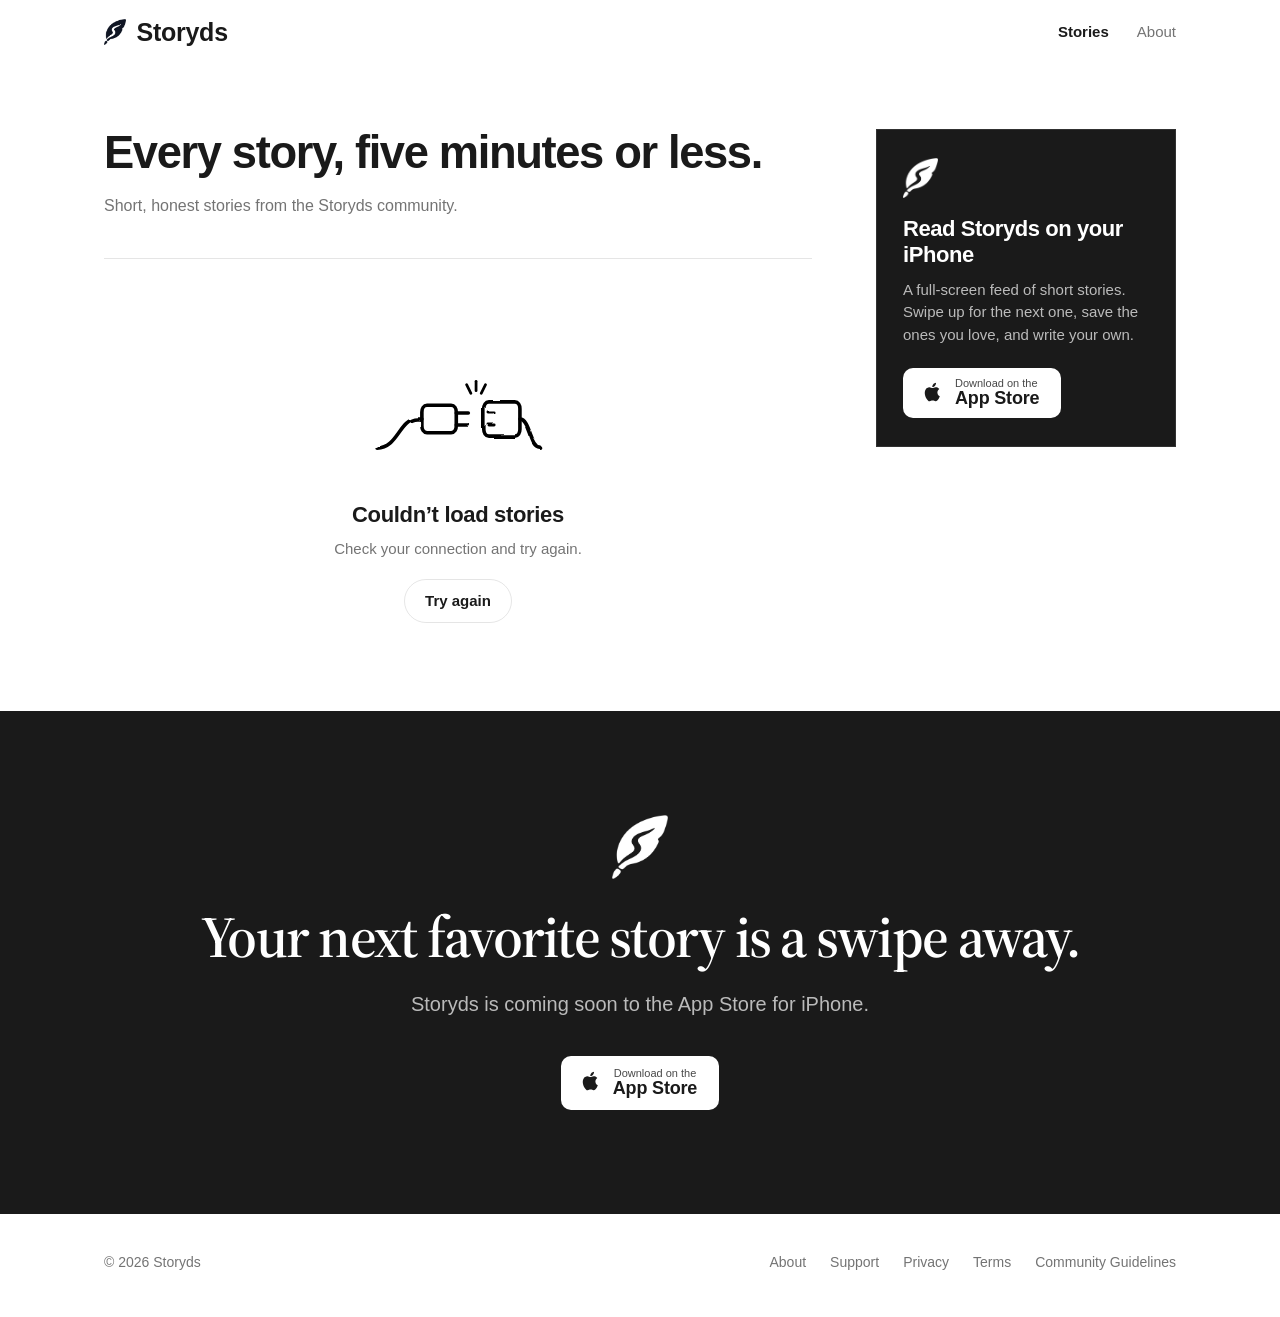
==== commit 53c3f1db: "New About page design, shared download section, header cleanup - About: full-bleed photo hero with a" ====
--- a/index.html
+++ b/index.html
@@ -42,7 +42,10 @@
   <link rel="icon" type="image/png" href="assets/favicon.png">
   <link rel="apple-touch-icon" href="assets/apple-touch-icon.png">
   <link rel="preconnect" href="https://sdwhmsjtntwxvchxbtth.supabase.co" crossorigin>
-  <link rel="stylesheet" href="styles.css?v=32">
+  <link rel="preconnect" href="https://fonts.googleapis.com">
+  <link rel="preconnect" href="https://fonts.gstatic.com" crossorigin>
+  <link href="https://fonts.googleapis.com/css2?family=Source+Serif+4:opsz,wght@8..60,600&display=swap" rel="stylesheet">
+  <link rel="stylesheet" href="styles.css?v=44">
   <script>
     // Links shared before stories had their own page used #story=<id> on the home page
     (function () {
@@ -62,7 +65,6 @@
       <nav class="nav" aria-label="Main">
         <a href="./" aria-current="page">Stories</a>
         <a href="about.html">About</a>
-        <a class="btn" href="about.html#download">Get the app</a>
       </nav>
     </div>
   </header>
@@ -73,7 +75,7 @@
       <div class="wrap feed-layout">
         <div class="feed-main">
           <div class="intro">
-            <h1>Your next five minutes, <em>sorted.</em></h1>
+            <h1>Every story, five minutes <em>or less.</em></h1>
             <p>Short, honest stories from the Storyds community.</p>
           </div>
 
@@ -98,14 +100,15 @@
       </div>
     </section>
 
-    <section class="write-band tint">
+    <section class="cta">
       <div class="wrap">
-        <img class="doodle" src="assets/illustrations/WritingDesk.svg" alt="" width="200" height="170">
-        <div>
-          <h2>Got a story in you?</h2>
-          <p>Write it in the Storyds app. Up to 1,200 words, a cover photo if you like, and it shows up here for everyone to read.</p>
-          <a class="btn" href="about.html#write">How writing works</a>
-        </div>
+      <img src="assets/mark.png" alt="" width="62" height="72">
+      <h2>Your next favorite story is a swipe away.</h2>
+      <p>Storyds is coming soon to the App Store for iPhone.</p>
+      <a class="app-store" href="about.html#download" aria-label="Download on the App Store">
+        <svg viewBox="0 0 24 24" aria-hidden="true"><path d="M16.37 12.6c-.02-2.33 1.9-3.45 1.99-3.5-1.09-1.59-2.78-1.8-3.38-1.83-1.44-.15-2.81.85-3.54.85-.73 0-1.86-.83-3.06-.81-1.57.02-3.02.92-3.83 2.33-1.63 2.83-.42 7.02 1.17 9.31.78 1.12 1.7 2.38 2.91 2.34 1.17-.05 1.61-.76 3.02-.76 1.41 0 1.81.76 3.05.73 1.26-.02 2.06-1.14 2.83-2.27.89-1.3 1.26-2.56 1.28-2.62-.03-.01-2.45-.94-2.44-3.77zM14.05 5.76c.64-.78 1.08-1.86.96-2.94-.93.04-2.05.62-2.71 1.39-.6.69-1.12 1.79-.98 2.85 1.04.08 2.09-.53 2.73-1.3z"/></svg>
+        <span><small>Download on the</small><strong>App Store</strong></span>
+      </a>
       </div>
     </section>
   </main>
@@ -125,7 +128,7 @@
   </footer>
   <!--/FOOTER-->
 
-  <script src="main.js?v=32"></script>
-  <script src="stories.js?v=32"></script>
+  <script src="main.js?v=44"></script>
+  <script src="stories.js?v=44"></script>
 </body>
 </html>
--- a/styles.css
+++ b/styles.css
@@ -17,6 +17,8 @@
   --sans: -apple-system, BlinkMacSystemFont, "Inter", "Segoe UI", Roboto, sans-serif;
   --serif: var(--sans);
   --display: var(--sans);
+  --mission-bg: #f3f3f2;
+  --serif-display: "Source Serif 4", Georgia, "Times New Roman", serif;
 
   --wrap: 1120px;
   --gutter: 24px;
@@ -27,6 +29,7 @@
   :root:not([data-theme="light"]) {
     --paper: #171719;
     --paper-2: #1f1f22;
+    --mission-bg: #242427;
     --ink: rgba(255, 255, 255, 0.92);
     --body: rgba(255, 255, 255, 0.84);
     --muted: rgba(255, 255, 255, 0.55);
@@ -40,6 +43,7 @@
 :root[data-theme="dark"] {
   --paper: #171719;
   --paper-2: #1f1f22;
+  --mission-bg: #242427;
   --ink: rgba(255, 255, 255, 0.92);
   --body: rgba(255, 255, 255, 0.84);
   --muted: rgba(255, 255, 255, 0.55);
@@ -122,16 +126,13 @@
 }
 .nav a { text-decoration: none; color: var(--muted); transition: color 0.15s; }
 .nav a:hover, .nav a[aria-current] { color: var(--ink); }
-.nav a[aria-current]:not(.btn) { font-weight: 600; }
-.nav .btn { color: var(--paper); }
+.nav a[aria-current] { font-weight: 600; }
 
 @media (max-width: 720px) {
   .nav { gap: 18px; }
-  .nav .btn { height: 38px; padding: 0 14px; font-size: 14px; white-space: nowrap; }
 }
 @media (max-width: 480px) {
   .nav { gap: 20px; }
-  .nav .btn { display: none; }
 }
 
 /* ---------- Buttons ---------- */
@@ -197,82 +198,68 @@
   font-variant-numeric: lining-nums;
 }
 
-/* ---------- Hero ---------- */
-
-.hero { padding-top: 72px; padding-bottom: 88px; }
-.hero-grid { display: grid; grid-template-columns: minmax(0, 1fr) auto; gap: 64px; align-items: center; }
-
-.hero h1 {
-  font-size: clamp(40px, 5.2vw, 68px);
-  line-height: 1.03;
-  letter-spacing: -0.03em;
-  max-width: 12ch;
-}
-.hero h1 em { font-style: normal; }
-
-.hero .lede {
-  font-size: 21px;
-  max-width: 32ch;
-  margin: 26px 0 36px;
-  color: var(--muted);
-}
-
-.hero-actions { display: flex; flex-wrap: wrap; align-items: center; gap: 14px; }
-.hero-note { font-family: var(--sans); font-size: 13px; color: var(--muted); margin-top: 16px; }
-
-.read-now .arrow { display: inline-block; transition: transform 0.2s; }
-.read-now:hover .arrow { transform: translateX(3px); }
-
-/* A phone showing a story, drawn in CSS */
-.phone {
-  width: 300px;
-  aspect-ratio: 9 / 19;
-  padding: 12px;
-  border-radius: 46px;
-  background: #1a1a1a;
-  box-shadow: 0 0 0 1px rgba(255, 255, 255, 0.08), 0 30px 60px -20px rgba(0, 0, 0, 0.35);
-  margin-right: 24px;
-}
-.phone-screen {
+/* ---------- About: photo hero and mission ---------- */
+
+/* The header sits over the photo, see-through with white text, until the page scrolls */
+.about .site-header { transition: background-color 0.25s, border-color 0.25s; }
+.about .site-header:not(.scrolled) { background: transparent; }
+.about .site-header:not(.scrolled) .brand,
+.about .site-header:not(.scrolled) .nav a { color: rgba(255, 255, 255, 0.78); }
+.about .site-header:not(.scrolled) .brand,
+.about .site-header:not(.scrolled) .nav a:hover,
+.about .site-header:not(.scrolled) .nav a[aria-current] { color: #fff; }
+.about .site-header:not(.scrolled) .brand img { filter: brightness(0) invert(1); }
+.about .photo-hero { margin-top: calc(var(--header-h) * -1); padding-top: calc(72px + var(--header-h)); }
+
+.photo-hero {
   position: relative;
-  height: 100%;
-  border-radius: 35px;
-  background: #fff;
-  color: #1a1a1a;
-  padding: 92px 50px 0 22px;
-  font-family: var(--sans);
+  display: flex;
+  align-items: center;
+  min-height: clamp(460px, 54vw, 640px);
+  padding: 72px 0;
+  color: #fff;
+  text-align: center;
   overflow: hidden;
 }
-.phone-screen::before { /* dynamic island */
-  content: "";
-  position: absolute;
-  top: 11px;
-  left: 50%;
-  width: 84px;
-  height: 24px;
-  margin-left: -42px;
-  border-radius: 12px;
-  background: #1a1a1a;
-}
-.phone-meta { font-size: 11px; color: #6b6b6b; margin: 0 0 8px; }
-.phone-title { font-family: var(--display); font-size: 25px; font-weight: 700; line-height: 1.1; letter-spacing: -0.02em; margin: 0 0 14px; }
-.phone-body { font-family: var(--serif); font-size: 13.5px; line-height: 1.6; margin: 0 0 10px; }
-.phone-by { display: flex; align-items: center; gap: 7px; font-size: 11.5px; font-weight: 600; margin: 16px 0 0; }
-.phone-by i { width: 18px; height: 18px; border-radius: 50%; background: #1a1a1a; }
-.phone-rail { position: absolute; right: 14px; bottom: 120px; display: flex; flex-direction: column; gap: 18px; font-size: 20px; color: #1a1a1a; }
-.phone-rail span:first-child { color: #e0434b; }
-.phone-hint { position: absolute; left: 0; right: 0; bottom: 26px; text-align: center; font-size: 11px; color: #8a8a8a; margin: 0; }
+.photo-hero picture img { position: absolute; inset: 0; width: 100%; height: 100%; object-fit: cover; object-position: 62% 40%; }
+.photo-hero::after { content: ""; position: absolute; inset: 0; background: rgba(12, 10, 8, 0.48); }
+.photo-hero .wrap { position: relative; z-index: 1; }
+.photo-hero .app-icon { display: grid; place-items: center; width: 60px; height: 60px; border-radius: 14px; margin: 0 auto 30px; background: #fff; box-shadow: 0 8px 24px rgba(0, 0, 0, 0.25); }
+.photo-hero .app-icon img { width: 28px; height: auto; }
+.photo-hero h1 { color: #fff; font-family: var(--serif-display); font-weight: 600; font-size: clamp(34px, 4.4vw, 52px); line-height: 1.12; letter-spacing: -0.01em; }
+.photo-hero p { max-width: 34em; margin: 22px auto 0; font-family: var(--sans); font-size: 17px; line-height: 1.65; color: rgba(255, 255, 255, 0.9); }
+
+.photo-hero .app-store { margin-top: 32px; background: #fff; color: #1a1a1a; border-radius: 10px; }
+
+.mission { display: grid; grid-template-columns: 1fr 1fr; align-items: center; padding: 0; }
+.mission-text { padding: 64px 64px 64px max(var(--gutter), calc((100vw - var(--wrap)) / 2 + var(--gutter))); }
+.mission-text h2 { font-family: var(--serif-display); font-weight: 600; font-size: clamp(36px, 4vw, 50px); line-height: 1.1; letter-spacing: -0.01em; margin-bottom: 28px; }
+.mission-text p { margin: 0; max-width: 30em; font-family: var(--sans); font-size: 18px; line-height: 1.65; color: var(--ink); }
+.mission-art { align-self: stretch; min-height: 480px; display: flex; justify-content: center; align-items: flex-end; padding-top: 64px; background: var(--mission-bg); overflow: hidden; }
+
+/* The app's Read feed, drawn in HTML. Light in both themes, like the real screen. */
+.feed-phone { width: 290px; height: 410px; padding: 14px 16px 0; border: 5px solid #000; border-bottom: 0; border-radius: 36px 36px 0 0; background: #fff; color: #1a1a1a; overflow: hidden; font-family: var(--sans); }
+.feed-top { display: flex; justify-content: space-between; align-items: center; margin: 4px 0 10px; }
+.feed-brand { display: flex; align-items: center; gap: 5px; font-family: var(--serif-display); font-weight: 600; font-size: 15px; }
+.feed-top svg { width: 17px; height: 17px; fill: none; stroke: #1a1a1a; stroke-width: 2.2; stroke-linecap: round; }
+.feed-tabs { display: flex; gap: 14px; font-size: 10.5px; color: #8a8a8a; white-space: nowrap; margin-bottom: 12px; }
+.feed-tabs b { color: #1a1a1a; font-weight: 600; padding-bottom: 4px; border-bottom: 1.5px solid #1a1a1a; }
+.feed-head { display: flex; justify-content: space-between; gap: 10px; margin-bottom: 12px; }
+.feed-head img { width: 66px; height: 66px; object-fit: cover; flex: none; }
+.feed-author { display: flex; align-items: center; gap: 6px; font-size: 10.5px; margin: 0 0 8px; }
+.feed-author i { display: grid; place-items: center; width: 16px; height: 16px; border-radius: 50%; background: #e8d9c4; color: #8a6d4b; font-style: normal; font-size: 8px; font-weight: 600; }
+.feed-title { font-size: 15px; font-weight: 600; margin: 0 0 6px; }
+.feed-meta { font-size: 9px; color: #8a8a8a; margin: 0; }
+.feed-screen > p { font-family: Charter, "Iowan Old Style", Georgia, serif; font-size: 12px; line-height: 1.65; margin: 0 0 10px; }
+
+/* About headings share the hero's serif */
+.about .section-head h2, .cta h2, .about .promise h3, .about .faq summary { font-family: var(--serif-display); font-weight: 600; letter-spacing: -0.01em; }
+.section-head.center { text-align: center; margin-left: auto; margin-right: auto; }
 
 @media (max-width: 860px) {
-  .hero-grid { grid-template-columns: 1fr; gap: 48px; }
-  .phone { width: 260px; margin: 0 auto; }
-  .phone-screen { padding: 80px 46px 0 20px; }
-  .phone-title { font-size: 22px; }
-  .phone-extra { display: none; }
-}
-@media (max-width: 720px) {
-  .hero { padding-top: 40px; padding-bottom: 56px; }
-  .hero .lede { font-size: 19px; }
+  .mission { grid-template-columns: 1fr; padding: 0; }
+  .mission-text { padding: 56px var(--gutter); }
+  .mission-art { min-height: 0; padding-top: 48px; }
 }
 
 /* ---------- Sections ---------- */
@@ -288,18 +275,6 @@
   section { padding-top: 80px; padding-bottom: 80px; }
   .section-head { margin-bottom: 44px; }
   .section-head p:not(.eyebrow) { font-size: 18px; }
-}
-
-/* Why we made Storyds */
-
-.story-split { display: grid; grid-template-columns: 1fr 1.4fr; gap: 64px; margin-bottom: 64px; }
-.story-split h2 { font-size: clamp(34px, 4vw, 50px); line-height: 1.08; letter-spacing: -0.03em; }
-.story-text p { font-size: 19px; line-height: 1.65; color: var(--muted); margin: 0 0 18px; }
-.story-text p:first-child { color: var(--ink); }
-.story-text p:last-child { margin-bottom: 0; }
-@media (max-width: 860px) {
-  .story-split { grid-template-columns: 1fr; gap: 24px; margin-bottom: 44px; }
-  .story-text p { font-size: 17px; }
 }
 
 /* Steps */
@@ -317,12 +292,6 @@
 
 /* Write */
 
-.facts { list-style: none; margin: 0; padding: 0; display: grid; grid-template-columns: repeat(4, 1fr); gap: 16px; }
-.facts li { background: var(--paper); border: 1px solid var(--rule); padding: 26px 24px; font-size: 16px; line-height: 1.55; }
-.facts b { display: block; font-variant-numeric: lining-nums; font-family: var(--display); font-size: 44px; line-height: 1; letter-spacing: -0.03em; color: var(--ink); font-weight: 700; margin-bottom: 14px; }
-.facts span { color: var(--muted); }
-@media (max-width: 1000px) { .facts { grid-template-columns: repeat(2, 1fr); } }
-@media (max-width: 560px) { .facts { grid-template-columns: 1fr; } }
 
 /* Safety */
 
@@ -404,7 +373,7 @@
 
 .intro { padding-bottom: 36px; }
 /* sized to the feed column so the headline stays on one line beside the banner */
-.intro h1 { font-size: clamp(30px, 7.4cqi, 58px); line-height: 1.05; letter-spacing: -0.03em; }
+.intro h1 { font-size: clamp(30px, 6.4cqi, 58px); line-height: 1.05; letter-spacing: -0.03em; }
 .intro h1 em { font-style: normal; }
 .intro p { font-family: var(--sans); font-size: 16px; color: var(--muted); margin: 16px 0 0; }
 .intro p a { color: var(--ink); text-decoration: none; font-weight: 600; white-space: nowrap; }
@@ -593,16 +562,6 @@
 .state h3 { font-size: 22px; margin-bottom: 6px; }
 .state p { margin: 0 auto 18px; color: var(--muted); font-size: 15px; max-width: 32ch; line-height: 1.5; }
 
-.write-band { padding-top: 80px; padding-bottom: 80px; }
-.write-band .wrap { display: flex; align-items: center; gap: 48px; }
-.write-band img { width: 200px; flex: none; }
-.write-band h2 { font-size: clamp(30px, 3.4vw, 40px); }
-.write-band p { color: var(--muted); font-size: 18px; margin: 12px 0 24px; max-width: 46ch; }
-@media (max-width: 640px) {
-  .write-band .wrap { flex-direction: column; align-items: flex-start; gap: 24px; }
-  .write-band img { width: 160px; }
-}
-
 /* ---------- Story page ---------- */
 
 .wrap.narrow { max-width: 720px; }
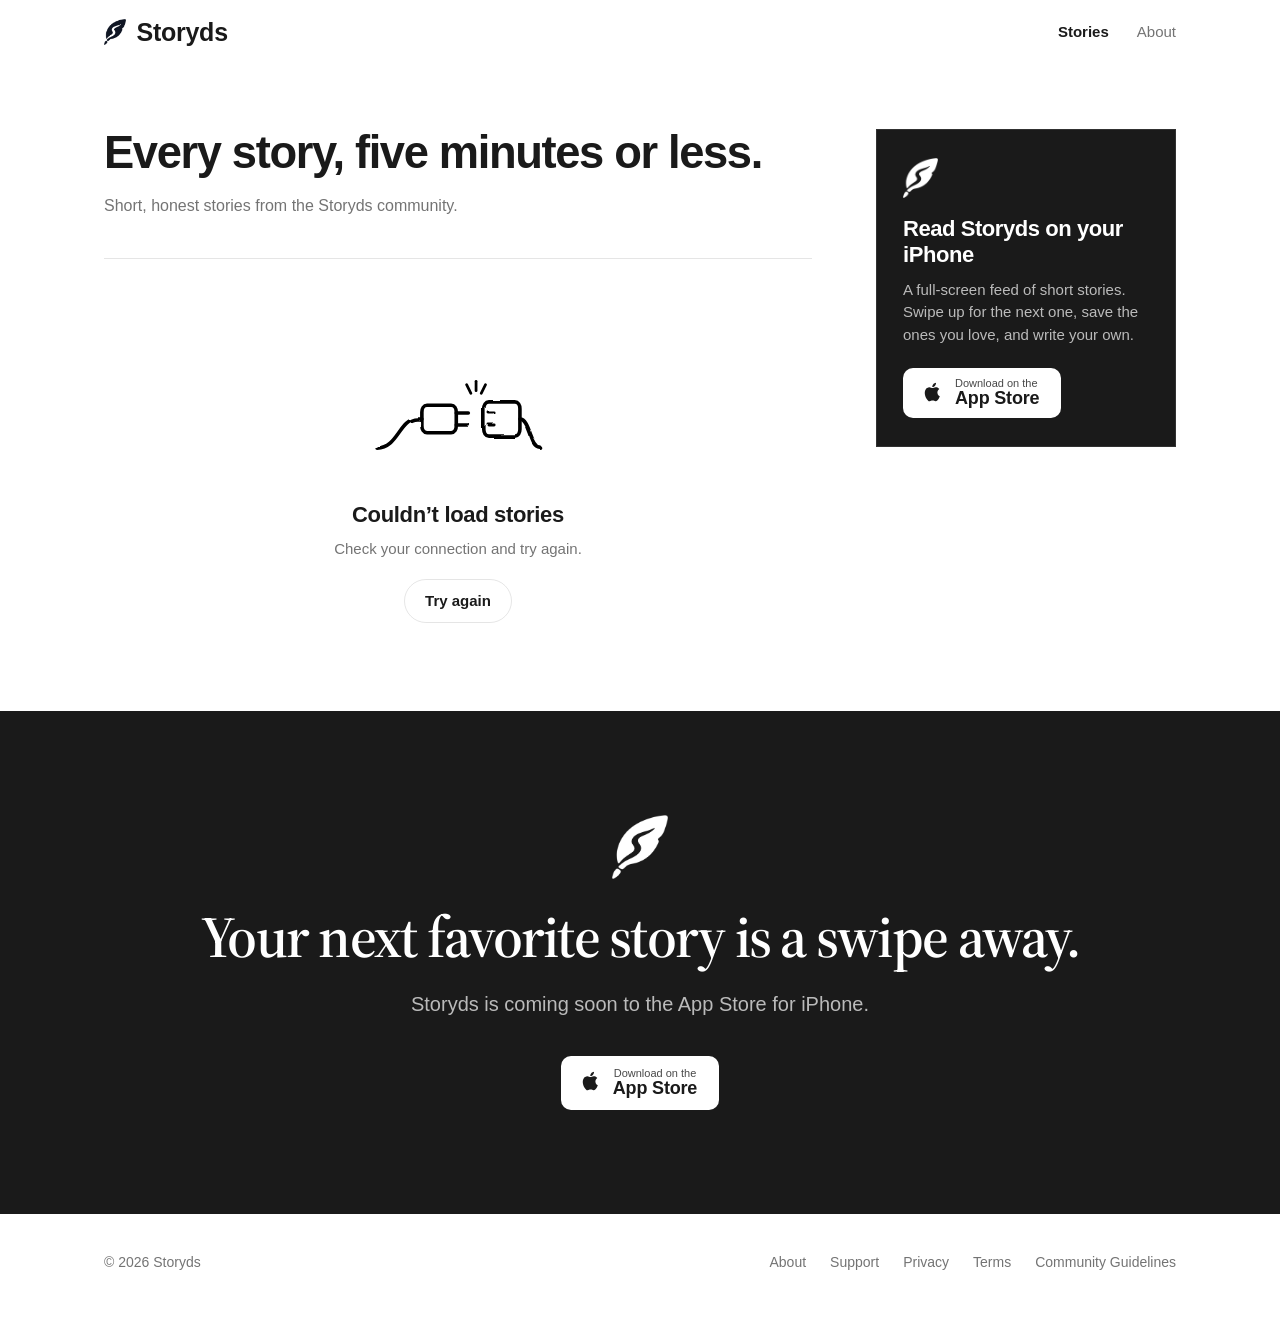
==== commit b8e4d039: "Use custom domain storyds.com Co-Authored-By: Claude Opus 5.5 <noreply@anthropic.com>" ====
--- a/index.html
+++ b/index.html
@@ -6,13 +6,13 @@
   <!--SEO-->
   <title>Storyds · Short stories you can read in five minutes</title>
   <meta name="description" content="Read short, honest stories from the Storyds community, new every day. Fiction, romance, fantasy, sci-fi and more, each one finished in a single sitting.">
-  <link rel="canonical" href="https://youngpanda00.github.io/storyds-web/">
+  <link rel="canonical" href="https://storyds.com/">
   <meta property="og:site_name" content="Storyds">
   <meta property="og:type" content="website">
   <meta property="og:title" content="Storyds · Short stories you can read in five minutes">
   <meta property="og:description" content="Read short, honest stories from the Storyds community, new every day. Fiction, romance, fantasy, sci-fi and more, each one finished in a single sitting.">
-  <meta property="og:url" content="https://youngpanda00.github.io/storyds-web/">
-  <meta property="og:image" content="https://youngpanda00.github.io/storyds-web/assets/wordmark-square.png">
+  <meta property="og:url" content="https://storyds.com/">
+  <meta property="og:image" content="https://storyds.com/assets/wordmark-square.png">
   <meta name="twitter:card" content="summary">
   <script type="application/ld+json">
 {
@@ -20,17 +20,17 @@
   "@graph": [
     {
       "@type": "Organization",
-      "@id": "https://youngpanda00.github.io/storyds-web/#org",
+      "@id": "https://storyds.com/#org",
       "name": "Storyds",
-      "url": "https://youngpanda00.github.io/storyds-web/",
-      "logo": "https://youngpanda00.github.io/storyds-web/assets/apple-touch-icon.png"
+      "url": "https://storyds.com/",
+      "logo": "https://storyds.com/assets/apple-touch-icon.png"
     },
     {
       "@type": "WebSite",
       "name": "Storyds",
-      "url": "https://youngpanda00.github.io/storyds-web/",
+      "url": "https://storyds.com/",
       "publisher": {
-        "@id": "https://youngpanda00.github.io/storyds-web/#org"
+        "@id": "https://storyds.com/#org"
       }
     }
   ]
